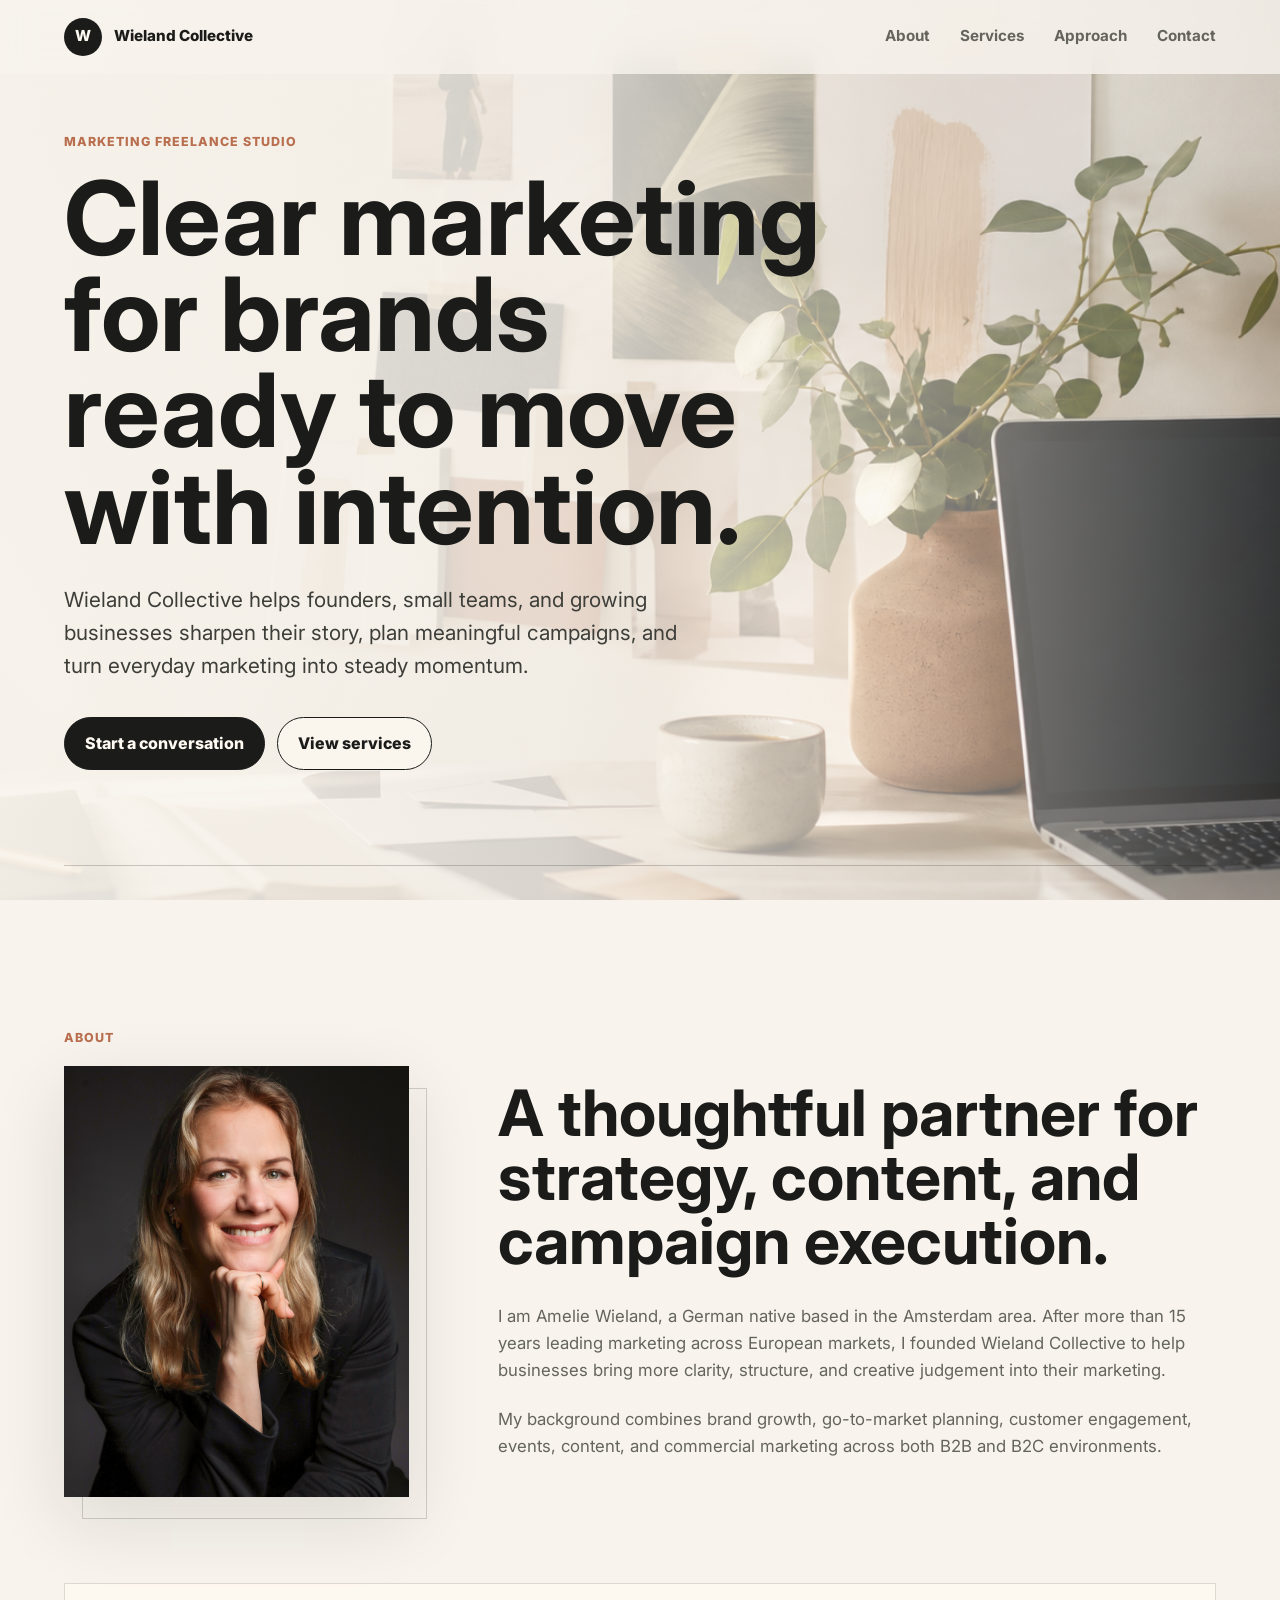
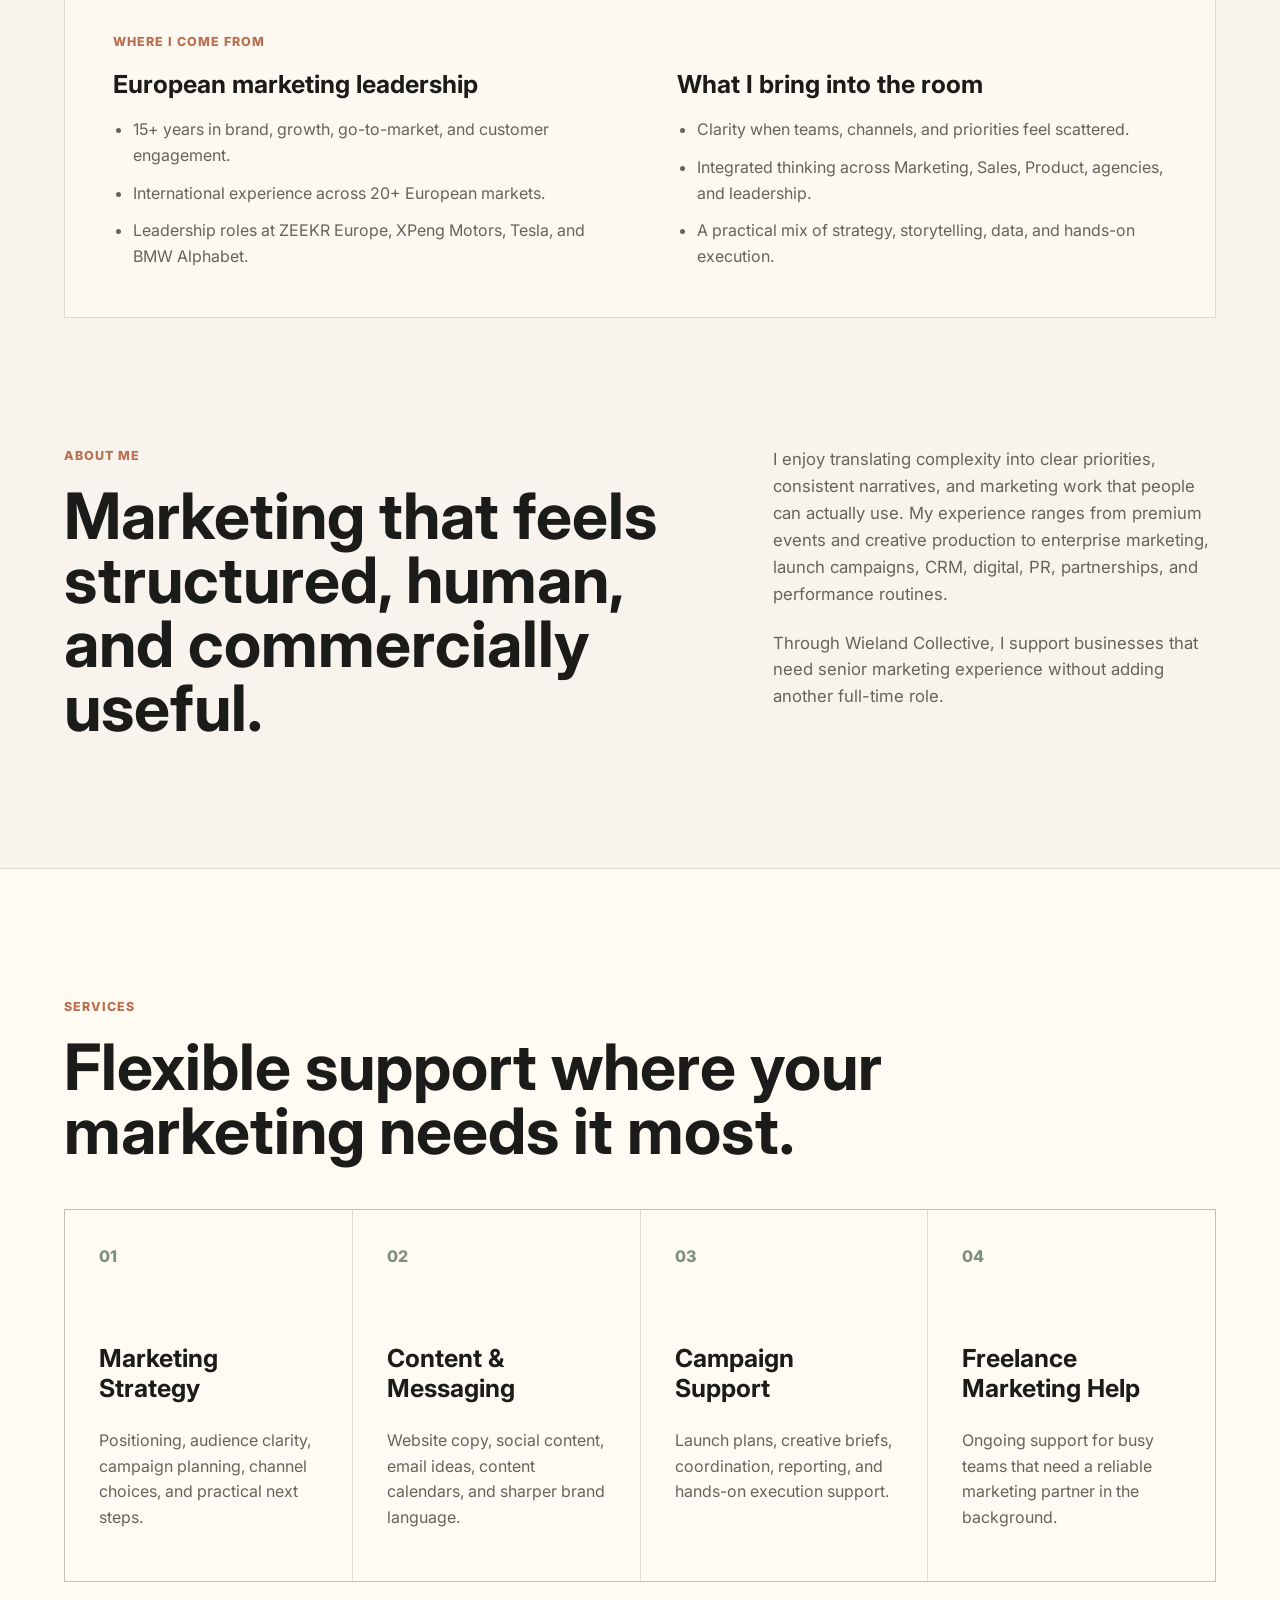
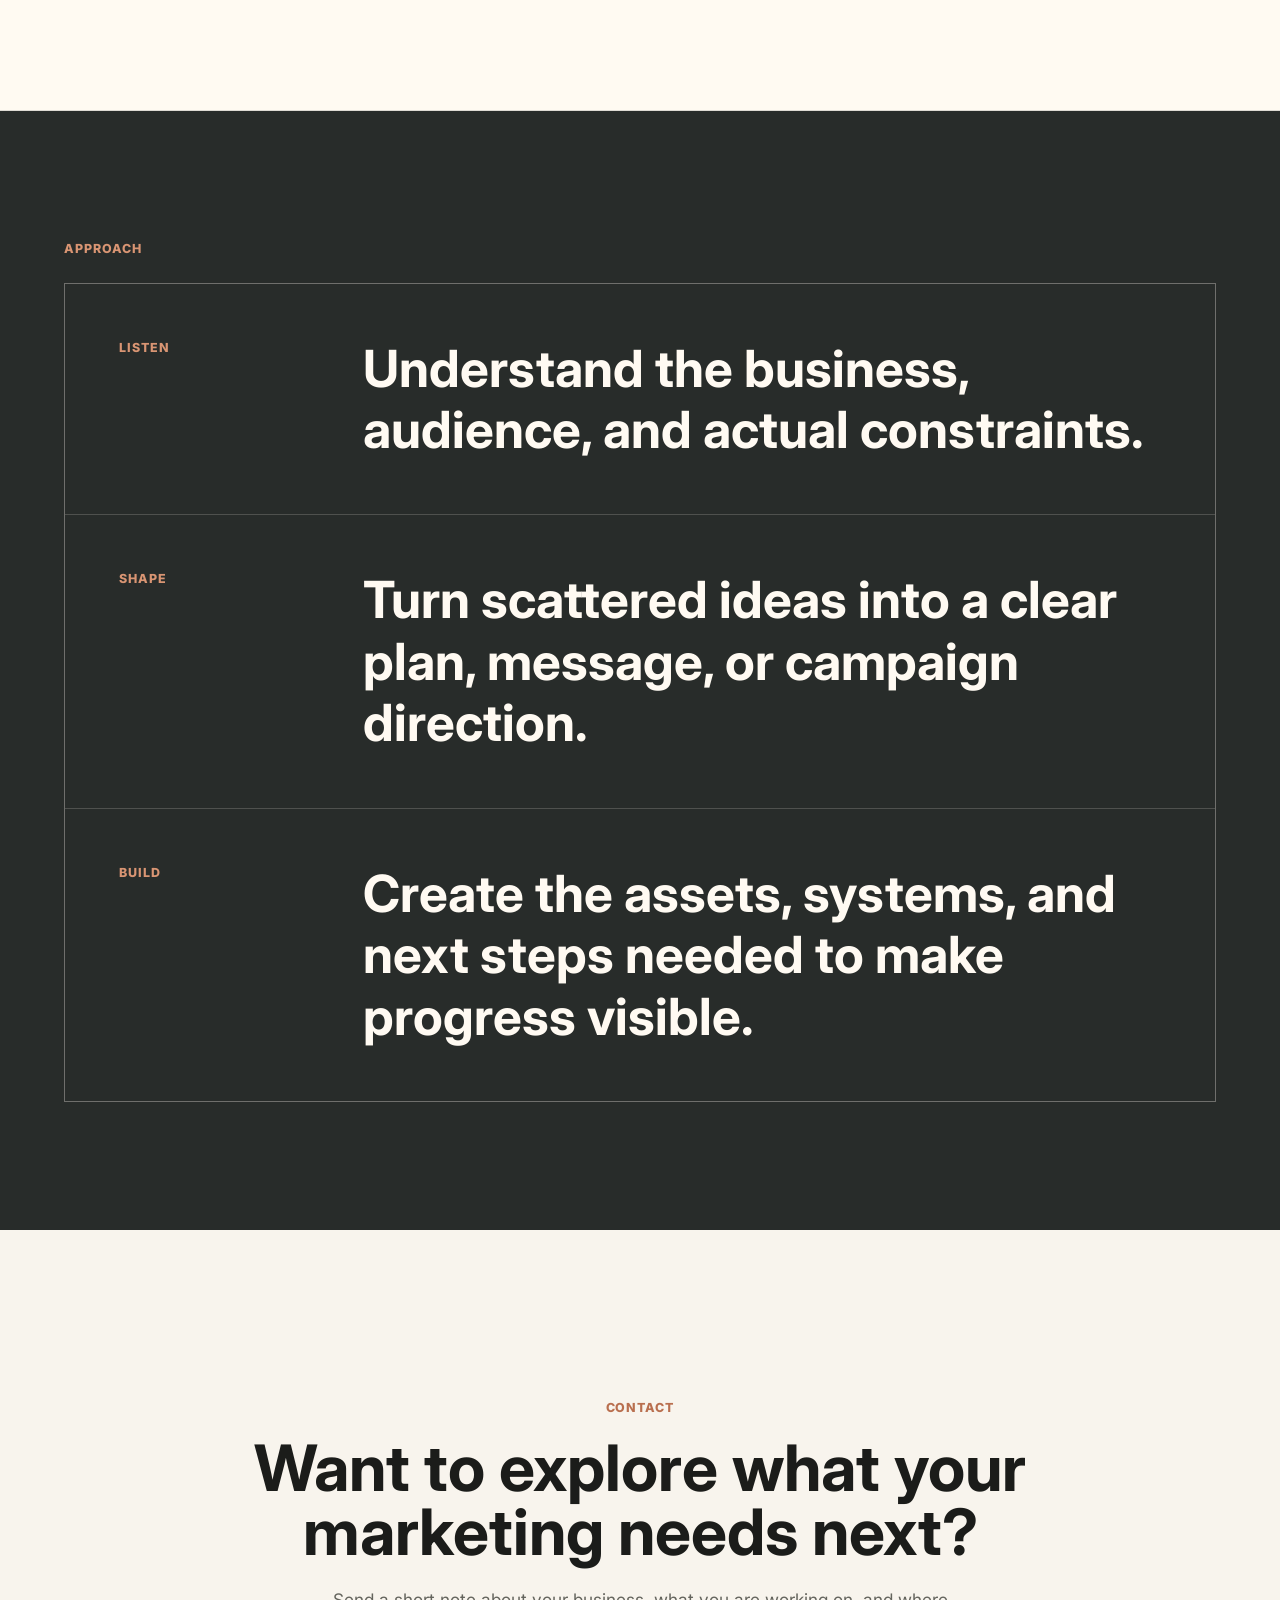
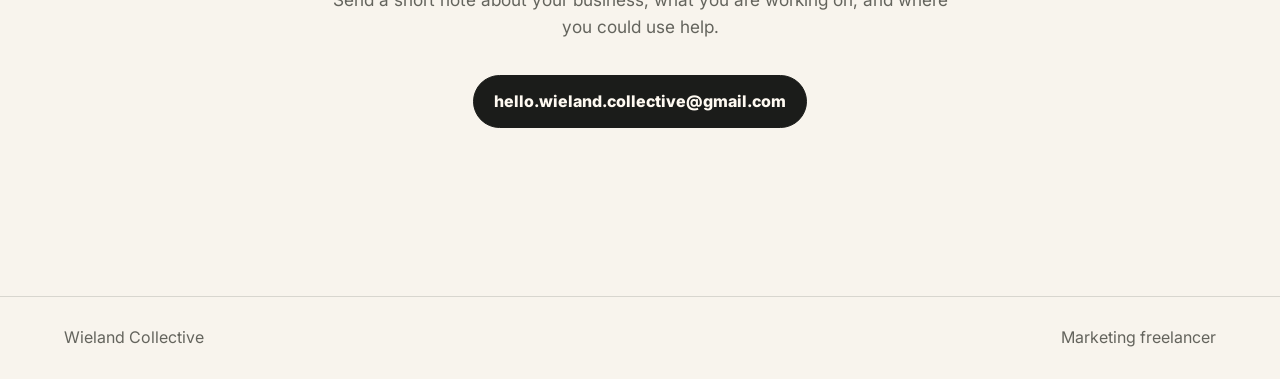
==== index.html @ 3c8180b5 "Initial commit" ====
<!doctype html>
<html lang="en">
  <head>
    <meta charset="utf-8">
    <meta name="viewport" content="width=device-width, initial-scale=1">
    <meta
      name="description"
      content="Wieland Collective is a marketing freelance studio helping brands turn strategy, content, and campaigns into clear momentum."
    >
    <title>Wieland Collective | Marketing Freelancer</title>
    <link rel="preconnect" href="https://fonts.googleapis.com">
    <link rel="preconnect" href="https://fonts.gstatic.com" crossorigin>
    <link href="https://fonts.googleapis.com/css2?family=Inter:wght@400;500;600;700;800&display=swap" rel="stylesheet">
    <link rel="stylesheet" href="styles.css">
  </head>
  <body>
    <header class="site-header" data-header>
      <a class="brand" href="#top" aria-label="Wieland Collective home">
        <span class="brand-mark">W</span>
        <span>Wieland Collective</span>
      </a>

      <button class="nav-toggle" type="button" aria-expanded="false" aria-controls="site-nav" data-nav-toggle>
        <span></span>
        <span></span>
        <span></span>
        <span class="sr-only">Menu</span>
      </button>

      <nav class="site-nav" id="site-nav" data-nav>
        <a href="#about">About</a>
        <a href="#services">Services</a>
        <a href="#approach">Approach</a>
        <a href="#contact">Contact</a>
      </nav>
    </header>

    <main id="top">
      <!-- HERO: edit the headline and intro text here. -->
      <section class="hero section">
        <div class="hero-copy reveal">
          <p class="eyebrow">Marketing freelance studio</p>
          <h1>Clear marketing for brands ready to move with intention.</h1>
          <p class="hero-text">
            Wieland Collective helps founders, small teams, and growing businesses sharpen their story,
            plan meaningful campaigns, and turn everyday marketing into steady momentum.
          </p>
          <div class="hero-actions">
            <a class="button button-primary" href="#contact">Start a conversation</a>
            <a class="button button-secondary" href="#services">View services</a>
          </div>
        </div>
      </section>

      <!-- ABOUT: replace the text or portrait when you are ready. -->
      <section class="section about" id="about">
        <div class="section-kicker reveal">About</div>
        <div class="about-layout">
          <div class="portrait-wrap reveal">
            <img
              src="assets/amelie-portrait.png"
              alt="Portrait of Amelie Wieland, founder of Wieland Collective"
              class="portrait"
            >
          </div>
          <div class="reveal">
            <h2>A thoughtful partner for strategy, content, and campaign execution.</h2>
            <div class="copy">
              <p>
                I am Amelie Wieland, a German native based in the Amsterdam area. After more than 15 years
                leading marketing across European markets, I founded Wieland Collective to help businesses
                bring more clarity, structure, and creative judgement into their marketing.
              </p>
              <p>
                My background combines brand growth, go-to-market planning, customer engagement, events,
                content, and commercial marketing across both B2B and B2C environments.
              </p>
            </div>
          </div>
        </div>

        <div class="vita-panel reveal">
          <p class="section-kicker">Where I Come From</p>
          <div class="vita-grid">
            <div>
              <h3>European marketing leadership</h3>
              <ul>
                <li>15+ years in brand, growth, go-to-market, and customer engagement.</li>
                <li>International experience across 20+ European markets.</li>
                <li>Leadership roles at ZEEKR Europe, XPeng Motors, Tesla, and BMW Alphabet.</li>
              </ul>
            </div>
            <div>
              <h3>What I bring into the room</h3>
              <ul>
                <li>Clarity when teams, channels, and priorities feel scattered.</li>
                <li>Integrated thinking across Marketing, Sales, Product, agencies, and leadership.</li>
                <li>A practical mix of strategy, storytelling, data, and hands-on execution.</li>
              </ul>
            </div>
          </div>
        </div>
      </section>

      <section class="section profile-strip">
        <div class="split">
          <div class="reveal">
            <p class="section-kicker">About Me</p>
            <h2>Marketing that feels structured, human, and commercially useful.</h2>
          </div>
          <div class="copy reveal">
            <p>
              I enjoy translating complexity into clear priorities, consistent narratives, and marketing work
              that people can actually use. My experience ranges from premium events and creative production
              to enterprise marketing, launch campaigns, CRM, digital, PR, partnerships, and performance routines.
            </p>
            <p>
              Through Wieland Collective, I support businesses that need senior marketing experience without
              adding another full-time role.
            </p>
          </div>
        </div>
      </section>

      <!-- SERVICES: edit the cards to match your exact offer. -->
      <section class="section services" id="services">
        <div class="section-heading reveal">
          <p class="section-kicker">Services</p>
          <h2>Flexible support where your marketing needs it most.</h2>
        </div>
        <div class="service-grid">
          <article class="service-card reveal">
            <span>01</span>
            <h3>Marketing Strategy</h3>
            <p>Positioning, audience clarity, campaign planning, channel choices, and practical next steps.</p>
          </article>
          <article class="service-card reveal">
            <span>02</span>
            <h3>Content & Messaging</h3>
            <p>Website copy, social content, email ideas, content calendars, and sharper brand language.</p>
          </article>
          <article class="service-card reveal">
            <span>03</span>
            <h3>Campaign Support</h3>
            <p>Launch plans, creative briefs, coordination, reporting, and hands-on execution support.</p>
          </article>
          <article class="service-card reveal">
            <span>04</span>
            <h3>Freelance Marketing Help</h3>
            <p>Ongoing support for busy teams that need a reliable marketing partner in the background.</p>
          </article>
        </div>
      </section>

      <!-- APPROACH: keep this simple and outcome-focused. -->
      <section class="section approach" id="approach">
        <div class="section-kicker reveal">Approach</div>
        <div class="timeline">
          <div class="timeline-item reveal">
            <p class="step">Listen</p>
            <h3>Understand the business, audience, and actual constraints.</h3>
          </div>
          <div class="timeline-item reveal">
            <p class="step">Shape</p>
            <h3>Turn scattered ideas into a clear plan, message, or campaign direction.</h3>
          </div>
          <div class="timeline-item reveal">
            <p class="step">Build</p>
            <h3>Create the assets, systems, and next steps needed to make progress visible.</h3>
          </div>
        </div>
      </section>

      <!-- CONTACT: replace the email address when you want to publish. -->
      <section class="section contact" id="contact">
        <div class="contact-inner reveal">
          <p class="section-kicker">Contact</p>
          <h2>Want to explore what your marketing needs next?</h2>
          <p>
            Send a short note about your business, what you are working on, and where you could use help.
          </p>
          <a class="button button-primary" href="mailto:hello.wieland.collective@gmail.com">hello.wieland.collective@gmail.com</a>
        </div>
      </section>
    </main>

    <footer class="site-footer">
      <p>Wieland Collective</p>
      <p>Marketing freelancer</p>
    </footer>

    <script src="script.js"></script>
  </body>
</html>
---- styles.css ----
:root {
  --ink: #1b1c1a;
  --muted: #64645d;
  --paper: #f8f4ed;
  --paper-strong: #fffaf2;
  --line: rgba(27, 28, 26, 0.14);
  --sage: #7d917f;
  --terracotta: #b96f4f;
  --charcoal: #282c2a;
  --white: #ffffff;
  --shadow: 0 24px 70px rgba(27, 28, 26, 0.12);
}

* {
  box-sizing: border-box;
}

html {
  scroll-behavior: smooth;
}

body {
  margin: 0;
  background: var(--paper);
  color: var(--ink);
  font-family: "Inter", Arial, sans-serif;
  line-height: 1.6;
}

body.nav-open {
  overflow: hidden;
}

a {
  color: inherit;
  text-decoration: none;
}

.sr-only {
  position: absolute;
  width: 1px;
  height: 1px;
  padding: 0;
  margin: -1px;
  overflow: hidden;
  clip: rect(0, 0, 0, 0);
  white-space: nowrap;
  border: 0;
}

.site-header {
  position: fixed;
  z-index: 10;
  top: 0;
  left: 0;
  right: 0;
  display: flex;
  align-items: center;
  justify-content: space-between;
  min-height: 74px;
  padding: 16px clamp(20px, 5vw, 64px);
  background: rgba(248, 244, 237, 0.78);
  border-bottom: 1px solid transparent;
  backdrop-filter: blur(16px);
  transition: border-color 180ms ease, background 180ms ease;
}

.site-header.is-scrolled {
  background: rgba(248, 244, 237, 0.94);
  border-color: var(--line);
}

.brand {
  display: inline-flex;
  align-items: center;
  gap: 12px;
  font-size: 0.95rem;
  font-weight: 800;
  letter-spacing: 0;
}

.brand-mark {
  display: grid;
  place-items: center;
  width: 38px;
  height: 38px;
  color: var(--paper-strong);
  background: var(--ink);
  border-radius: 50%;
  font-weight: 800;
}

.site-nav {
  display: flex;
  align-items: center;
  gap: 30px;
  color: var(--muted);
  font-size: 0.95rem;
  font-weight: 700;
}

.site-nav a {
  transition: color 180ms ease;
}

.site-nav a:hover,
.site-nav a:focus-visible {
  color: var(--ink);
}

.nav-toggle {
  display: none;
  width: 44px;
  height: 44px;
  padding: 0;
  border: 1px solid var(--line);
  background: var(--paper-strong);
  border-radius: 50%;
  cursor: pointer;
}

.nav-toggle span:not(.sr-only) {
  display: block;
  width: 18px;
  height: 2px;
  margin: 4px auto;
  background: var(--ink);
}

.section {
  padding: clamp(82px, 10vw, 132px) clamp(20px, 5vw, 64px);
}

.hero {
  position: relative;
  display: grid;
  align-items: center;
  min-height: 100vh;
  padding-top: 130px;
  overflow: hidden;
  background:
    linear-gradient(90deg, rgba(248, 244, 237, 0.94) 0%, rgba(248, 244, 237, 0.84) 44%, rgba(248, 244, 237, 0.2) 100%),
    url("assets/hero-background.png") center right / cover no-repeat;
}

.hero::after {
  content: "";
  position: absolute;
  left: clamp(20px, 5vw, 64px);
  right: clamp(20px, 5vw, 64px);
  bottom: 34px;
  height: 1px;
  background: rgba(27, 28, 26, 0.22);
}

.hero-copy {
  position: relative;
  z-index: 1;
  max-width: 760px;
}

.eyebrow,
.section-kicker,
.step {
  margin: 0 0 18px;
  color: var(--terracotta);
  font-size: 0.78rem;
  font-weight: 800;
  letter-spacing: 0.08em;
  text-transform: uppercase;
}

h1,
h2,
h3,
p {
  margin-top: 0;
}

h1 {
  max-width: 780px;
  margin-bottom: 28px;
  font-size: clamp(3.1rem, 8vw, 7.8rem);
  line-height: 0.94;
  letter-spacing: 0;
}

h2 {
  margin-bottom: 0;
  font-size: clamp(2.1rem, 5vw, 4.9rem);
  line-height: 1;
  letter-spacing: 0;
}

h3 {
  font-size: clamp(1.18rem, 2vw, 1.55rem);
  line-height: 1.2;
  letter-spacing: 0;
}

.hero-text {
  max-width: 650px;
  color: #3d3e39;
  font-size: clamp(1.05rem, 2vw, 1.3rem);
}

.hero-actions {
  display: flex;
  flex-wrap: wrap;
  gap: 12px;
  margin-top: 34px;
}

.button {
  display: inline-flex;
  align-items: center;
  justify-content: center;
  min-height: 48px;
  padding: 13px 20px;
  border: 1px solid var(--ink);
  border-radius: 999px;
  font-weight: 800;
  transition: transform 180ms ease, background 180ms ease, color 180ms ease;
}

.button:hover,
.button:focus-visible {
  transform: translateY(-2px);
}

.button-primary {
  color: var(--paper-strong);
  background: var(--ink);
}

.button-secondary {
  background: rgba(255, 250, 242, 0.62);
}

.split,
.about-layout {
  display: grid;
  grid-template-columns: minmax(0, 1.05fr) minmax(280px, 0.75fr);
  gap: clamp(32px, 7vw, 90px);
  align-items: start;
}

.about-layout {
  grid-template-columns: minmax(260px, 0.48fr) minmax(0, 1fr);
  align-items: center;
}

.about-layout h2 {
  margin-bottom: 0;
}

.about-layout .copy {
  margin-top: 30px;
}

.portrait-wrap {
  position: relative;
}

.portrait-wrap::before {
  content: "";
  position: absolute;
  inset: 22px -18px -22px 18px;
  border: 1px solid rgba(27, 28, 26, 0.18);
}

.portrait {
  position: relative;
  display: block;
  width: 100%;
  max-height: 720px;
  object-fit: cover;
  object-position: 50% 22%;
  aspect-ratio: 4 / 5;
  box-shadow: var(--shadow);
}

.copy {
  color: var(--muted);
  font-size: 1.05rem;
}

.copy p {
  margin-bottom: 22px;
}

.vita-panel {
  margin-top: clamp(46px, 7vw, 86px);
  padding: clamp(26px, 5vw, 48px);
  background: rgba(255, 250, 242, 0.72);
  border: 1px solid var(--line);
}

.vita-grid {
  display: grid;
  grid-template-columns: repeat(2, minmax(0, 1fr));
  gap: clamp(24px, 6vw, 74px);
}

.vita-grid h3 {
  margin-bottom: 18px;
}

.vita-grid ul {
  margin: 0;
  padding-left: 20px;
  color: var(--muted);
}

.vita-grid li + li {
  margin-top: 12px;
}

.profile-strip {
  padding-top: 0;
}

.services {
  background: var(--paper-strong);
  border-top: 1px solid var(--line);
  border-bottom: 1px solid var(--line);
}

.section-heading {
  max-width: 820px;
  margin-bottom: 46px;
}

.service-grid {
  display: grid;
  grid-template-columns: repeat(4, minmax(0, 1fr));
  gap: 1px;
  background: var(--line);
  border: 1px solid var(--line);
}

.service-card {
  min-height: 320px;
  padding: clamp(24px, 3vw, 34px);
  background: var(--paper-strong);
}

.service-card span {
  display: block;
  margin-bottom: 74px;
  color: var(--sage);
  font-weight: 800;
}

.service-card p {
  color: var(--muted);
}

.approach {
  color: var(--paper-strong);
  background: var(--charcoal);
}

.approach .section-kicker,
.approach .step {
  color: #d99573;
}

.timeline {
  display: grid;
  gap: 1px;
  margin-top: 24px;
  background: rgba(255, 250, 242, 0.18);
  border: 1px solid rgba(255, 250, 242, 0.18);
}

.timeline-item {
  display: grid;
  grid-template-columns: 180px minmax(0, 1fr);
  gap: clamp(18px, 5vw, 80px);
  padding: clamp(26px, 5vw, 54px);
  background: var(--charcoal);
}

.timeline-item h3 {
  max-width: 820px;
  margin: 0;
  font-size: clamp(1.55rem, 4vw, 3.2rem);
}

.contact {
  min-height: 74vh;
  display: grid;
  place-items: center;
}

.contact-inner {
  width: min(880px, 100%);
  text-align: center;
}

.contact-inner p:not(.section-kicker) {
  max-width: 620px;
  margin: 22px auto 34px;
  color: var(--muted);
  font-size: 1.08rem;
}

.site-footer {
  display: flex;
  justify-content: space-between;
  gap: 20px;
  padding: 28px clamp(20px, 5vw, 64px);
  color: var(--muted);
  border-top: 1px solid var(--line);
}

.site-footer p {
  margin: 0;
}

.reveal {
  opacity: 0;
  transform: translateY(22px);
  transition: opacity 650ms ease, transform 650ms ease;
}

.reveal.is-visible {
  opacity: 1;
  transform: translateY(0);
}

@media (max-width: 980px) {
  .service-grid {
    grid-template-columns: repeat(2, minmax(0, 1fr));
  }

  .split,
  .about-layout,
  .timeline-item {
    grid-template-columns: 1fr;
  }

  .about-layout {
    align-items: start;
  }

  .portrait-wrap {
    max-width: 440px;
  }

  .vita-grid {
    grid-template-columns: 1fr;
  }

  .service-card span {
    margin-bottom: 44px;
  }
}

@media (max-width: 720px) {
  .site-header {
    min-height: 66px;
  }

  .brand span:last-child {
    max-width: 170px;
    line-height: 1.1;
  }

  .nav-toggle {
    display: block;
  }

  .site-nav {
    position: fixed;
    inset: 66px 16px auto 16px;
    display: grid;
    gap: 0;
    padding: 12px;
    background: var(--paper-strong);
    border: 1px solid var(--line);
    box-shadow: var(--shadow);
    transform: translateY(-12px);
    opacity: 0;
    pointer-events: none;
    transition: opacity 180ms ease, transform 180ms ease;
  }

  .site-nav.is-open {
    transform: translateY(0);
    opacity: 1;
    pointer-events: auto;
  }

  .site-nav a {
    padding: 14px 10px;
  }

  .hero {
    min-height: 96vh;
    background:
      linear-gradient(180deg, rgba(248, 244, 237, 0.98) 0%, rgba(248, 244, 237, 0.92) 48%, rgba(248, 244, 237, 0.6) 100%),
      url("assets/hero-background.png") center / cover no-repeat;
  }

  h1 {
    font-size: clamp(3rem, 16vw, 5rem);
  }

  .service-grid {
    grid-template-columns: 1fr;
  }

  .service-card {
    min-height: auto;
  }

  .site-footer {
    display: grid;
  }
}
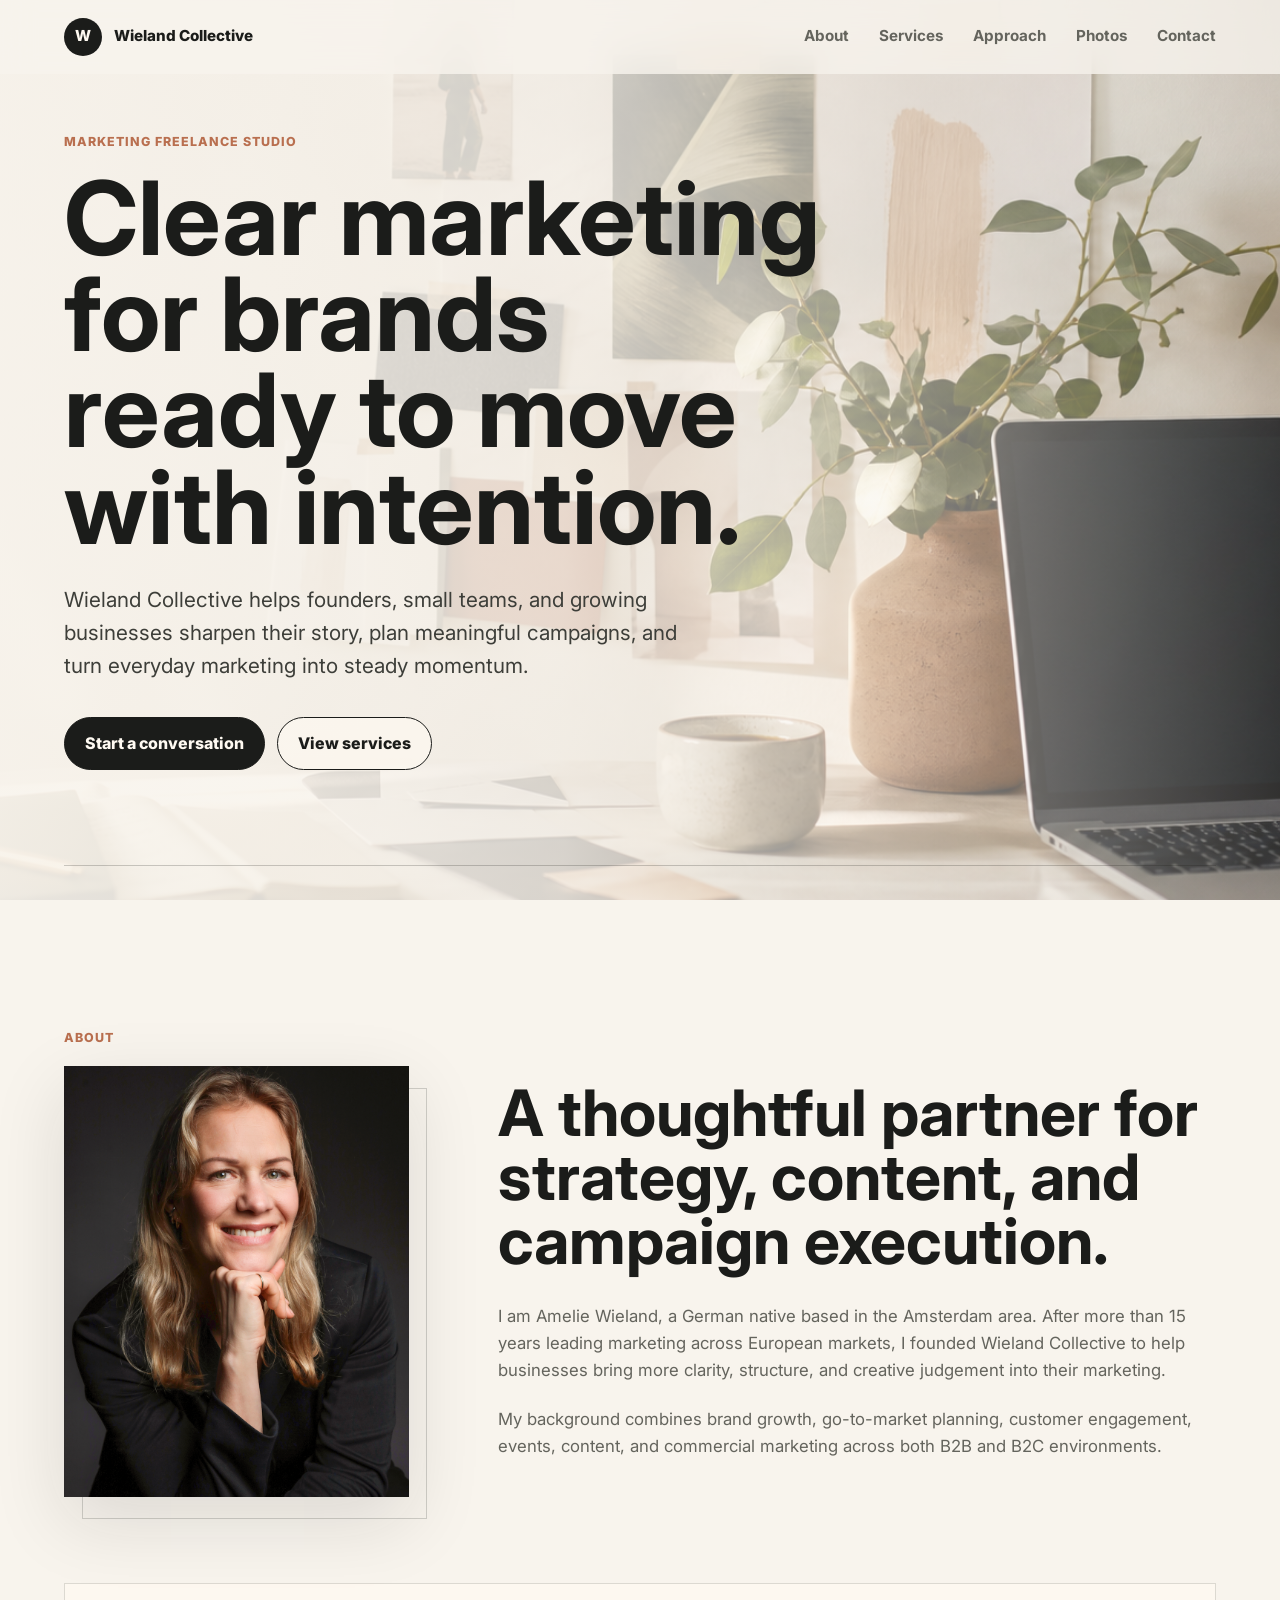
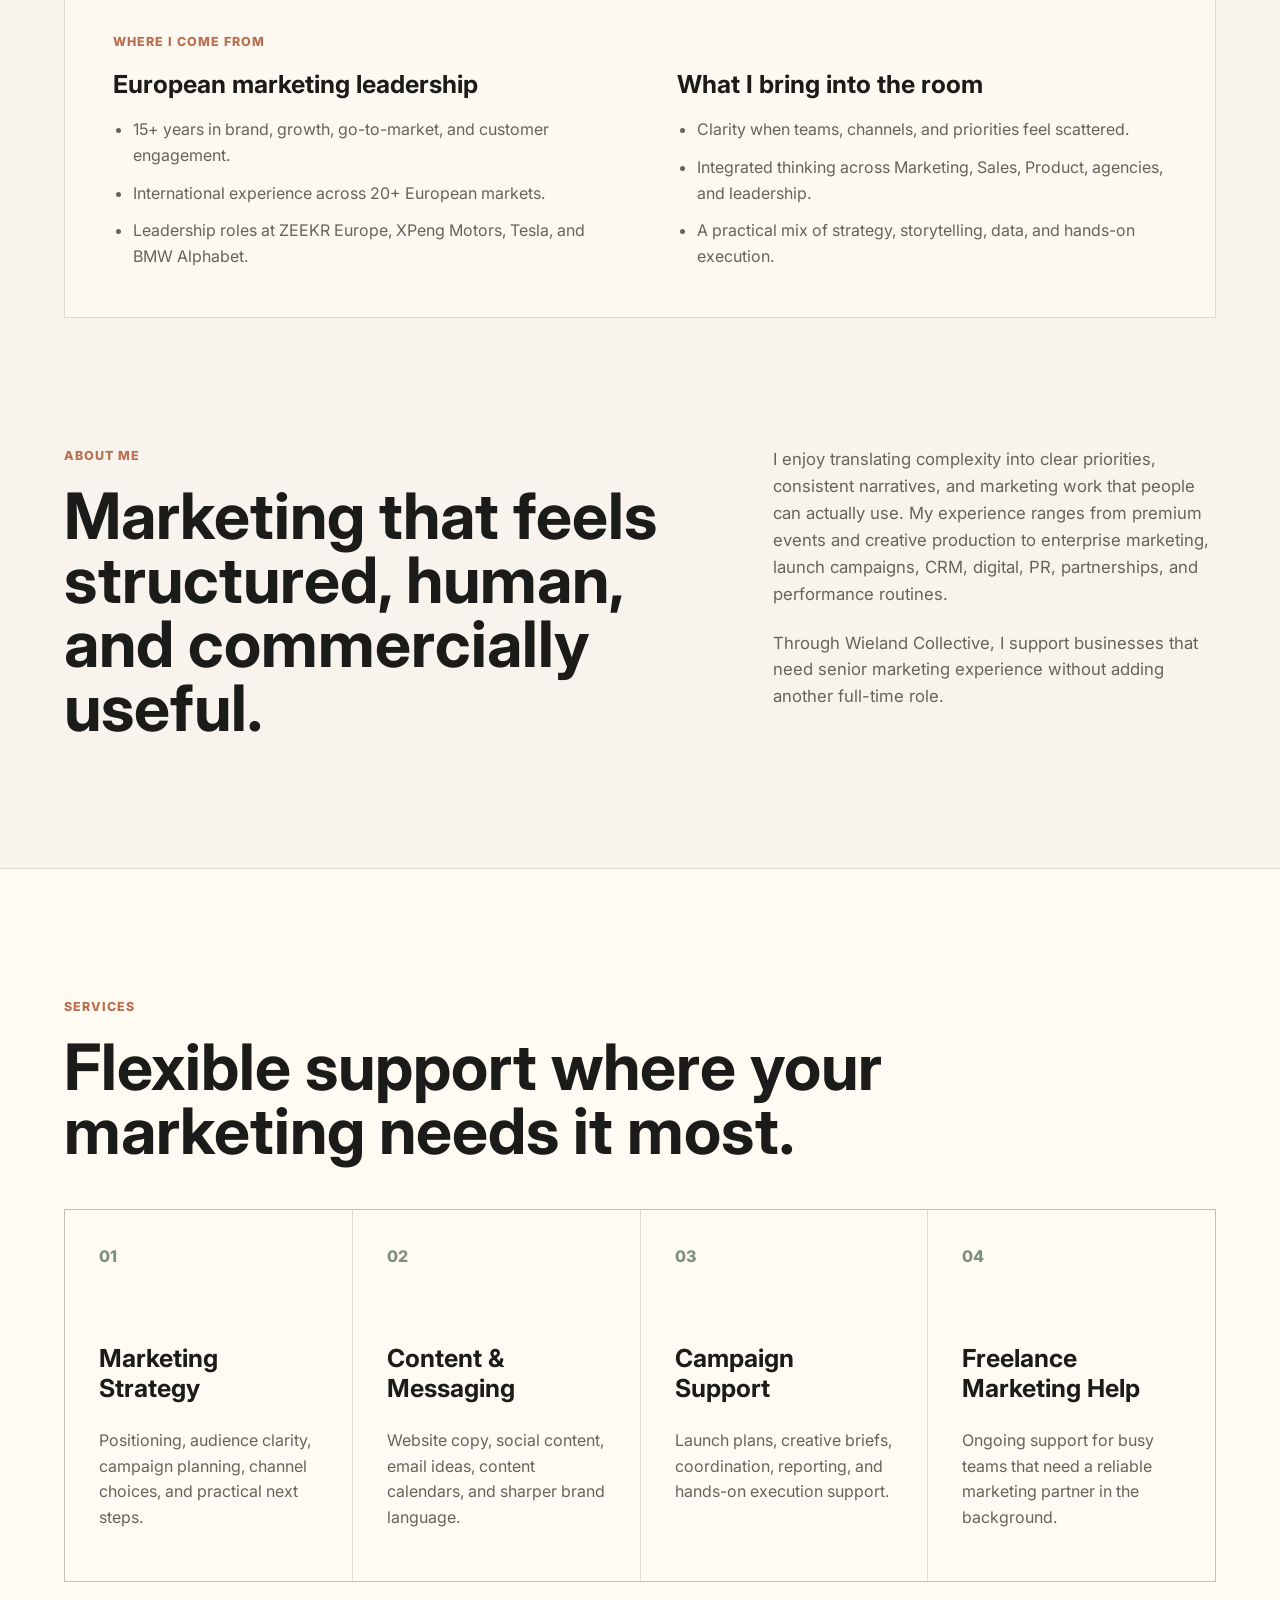
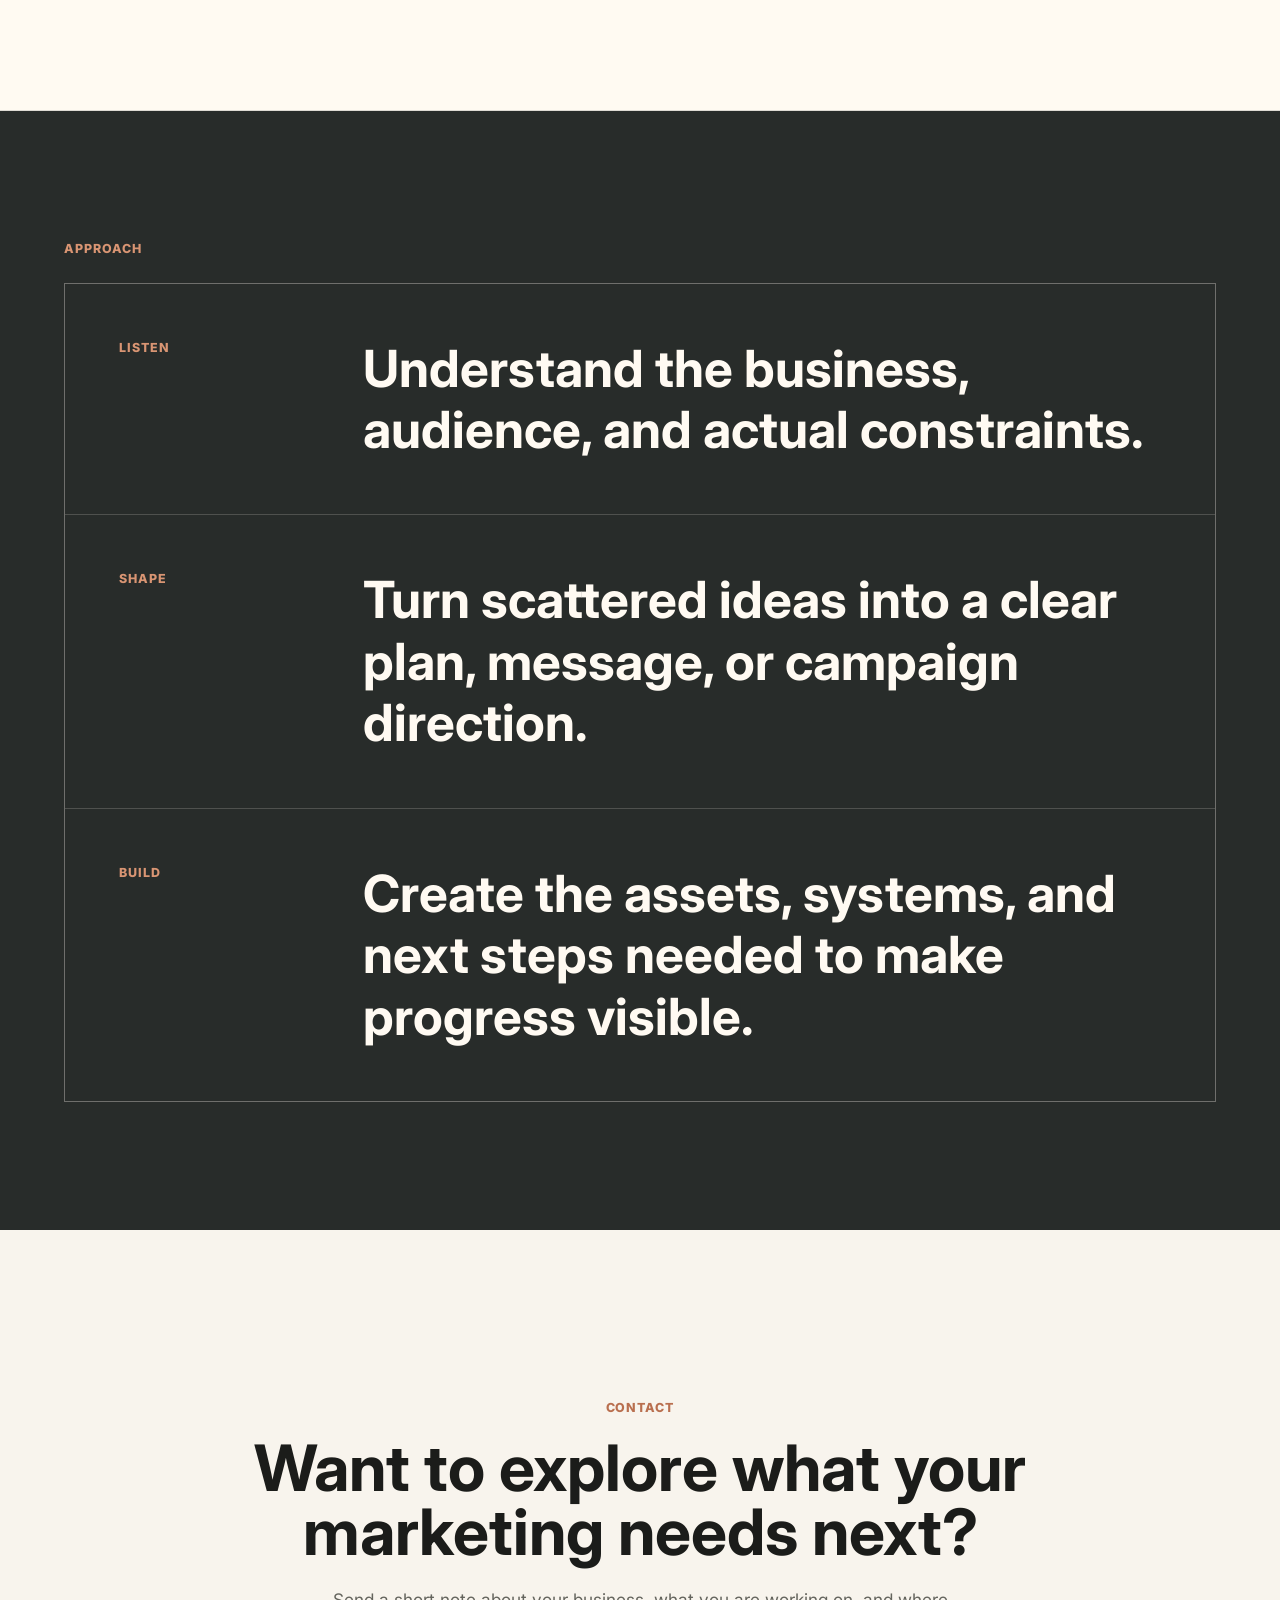
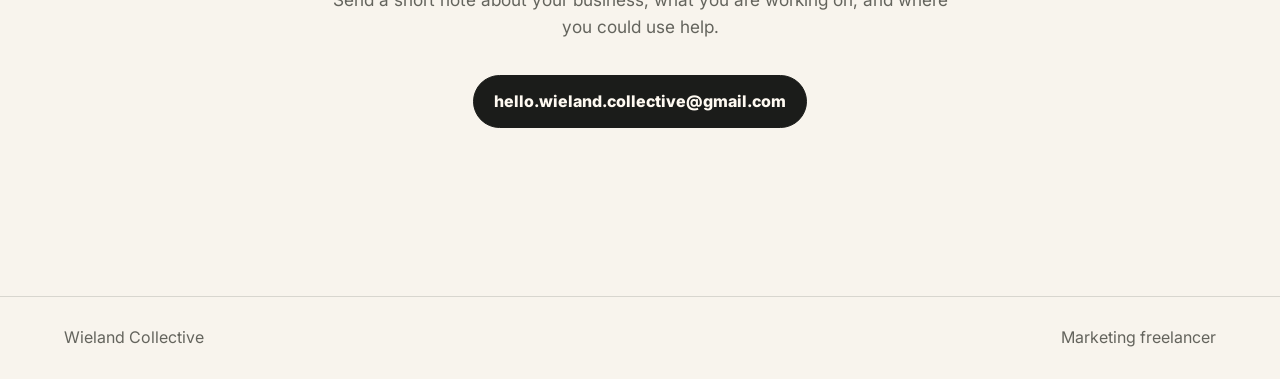
==== commit 38e9e49d: "Add photos page" ====
--- a/index.html
+++ b/index.html
@@ -31,6 +31,7 @@
         <a href="#about">About</a>
         <a href="#services">Services</a>
         <a href="#approach">Approach</a>
+        <a href="photos.html">Photos</a>
         <a href="#contact">Contact</a>
       </nav>
     </header>
--- a/styles.css
+++ b/styles.css
@@ -108,6 +108,10 @@
   color: var(--ink);
 }
 
+.site-nav a[aria-current="page"] {
+  color: var(--ink);
+}
+
 .nav-toggle {
   display: none;
   width: 44px;
@@ -404,6 +408,33 @@
   margin: 22px auto 34px;
   color: var(--muted);
   font-size: 1.08rem;
+}
+
+.photos-page {
+  min-height: calc(100vh - 82px);
+  padding-top: 140px;
+}
+
+.photos-page .section-heading {
+  max-width: 980px;
+}
+
+.photos-page h1 {
+  max-width: 940px;
+  margin-bottom: 0;
+  font-size: clamp(2.8rem, 7vw, 6.7rem);
+}
+
+.photo-feature {
+  margin-top: clamp(36px, 6vw, 70px);
+}
+
+.photo-feature img {
+  display: block;
+  width: 100%;
+  max-height: 78vh;
+  object-fit: cover;
+  box-shadow: var(--shadow);
 }
 
 .site-footer {
@@ -516,6 +547,10 @@
     min-height: auto;
   }
 
+  .photos-page {
+    padding-top: 112px;
+  }
+
   .site-footer {
     display: grid;
   }
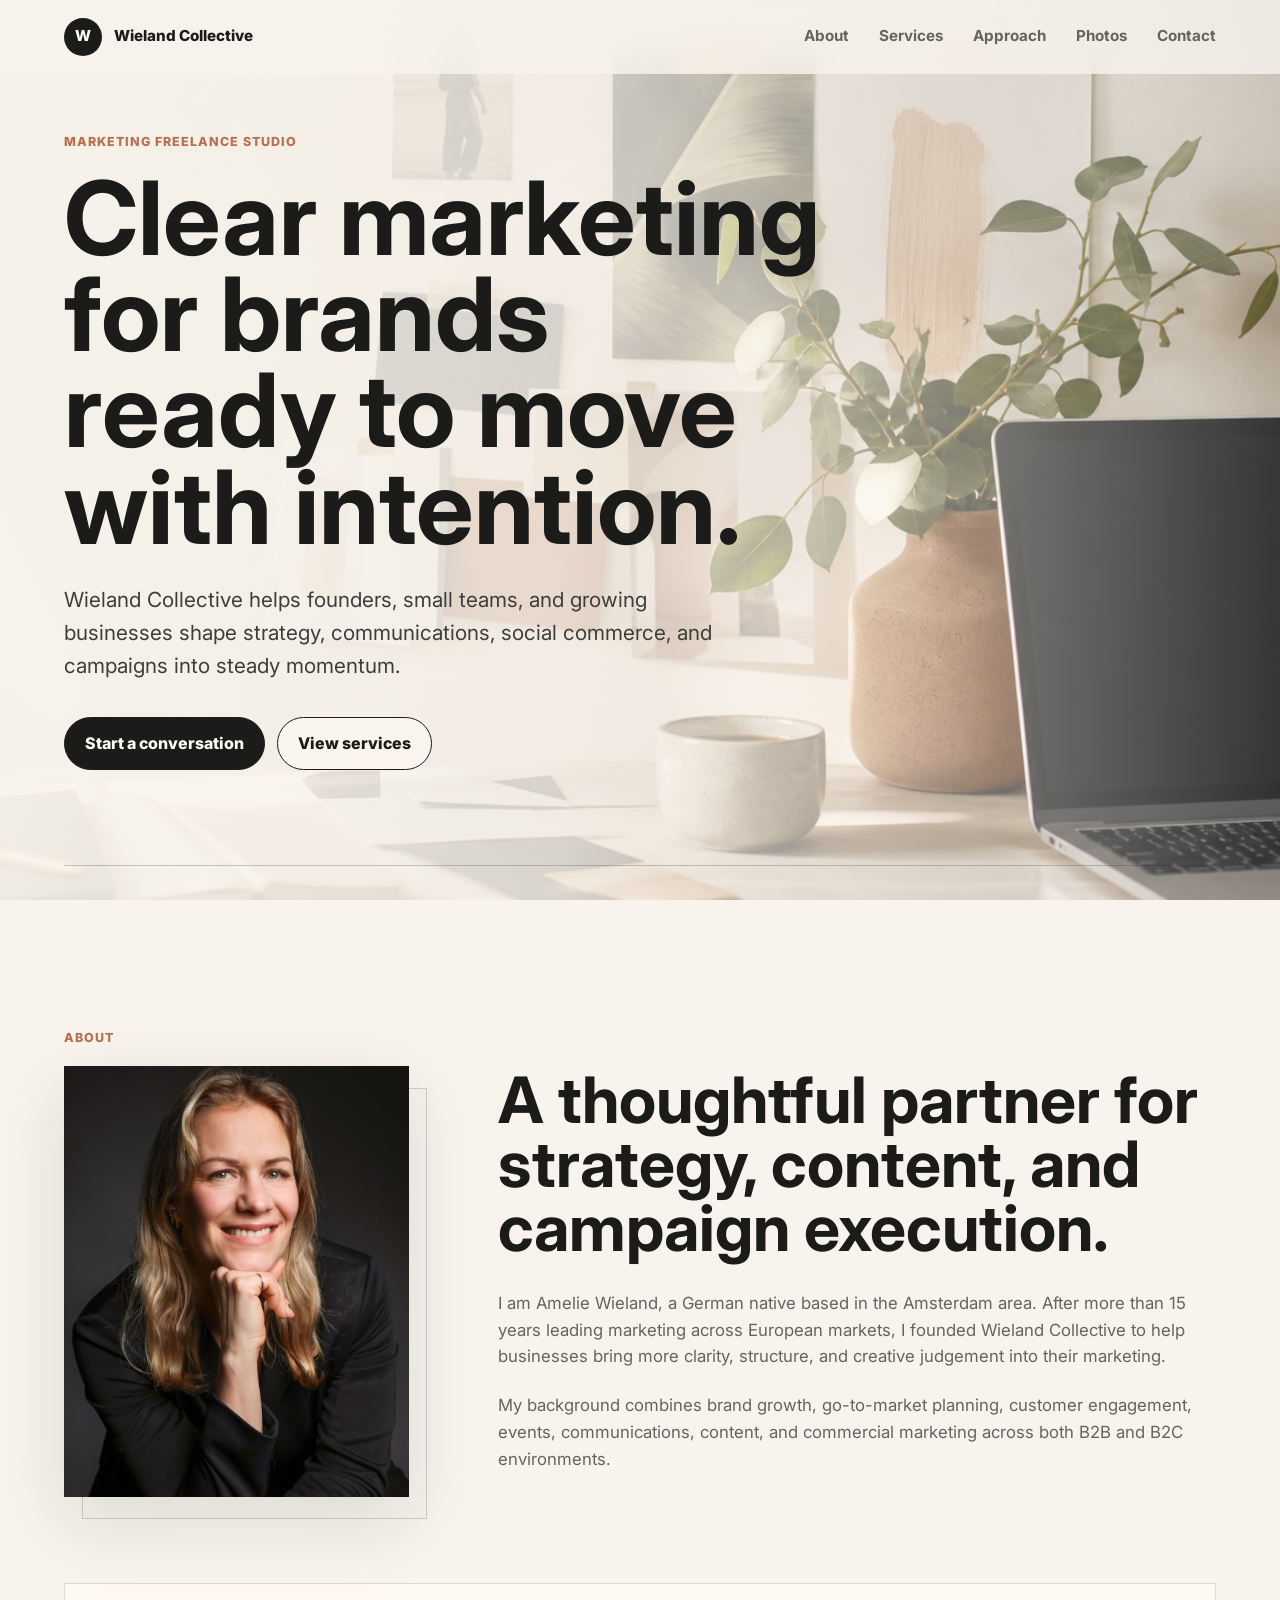
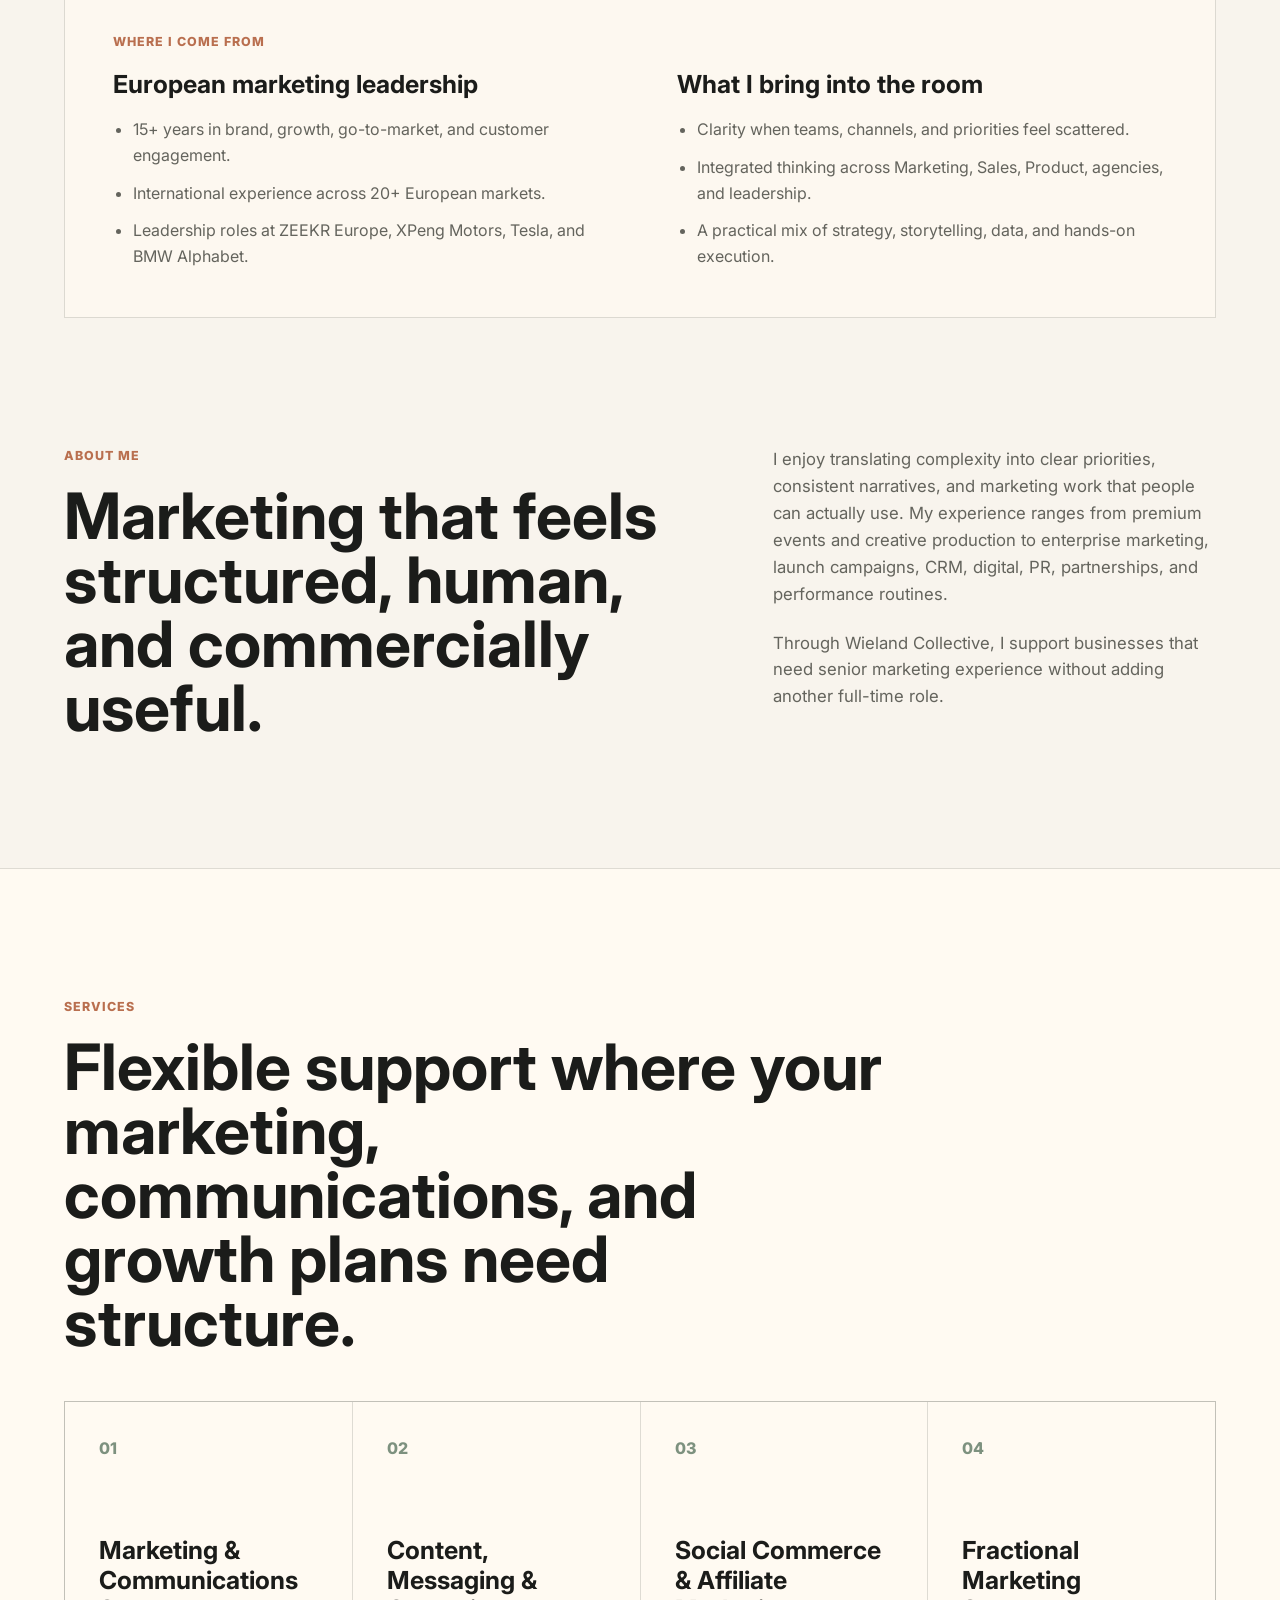
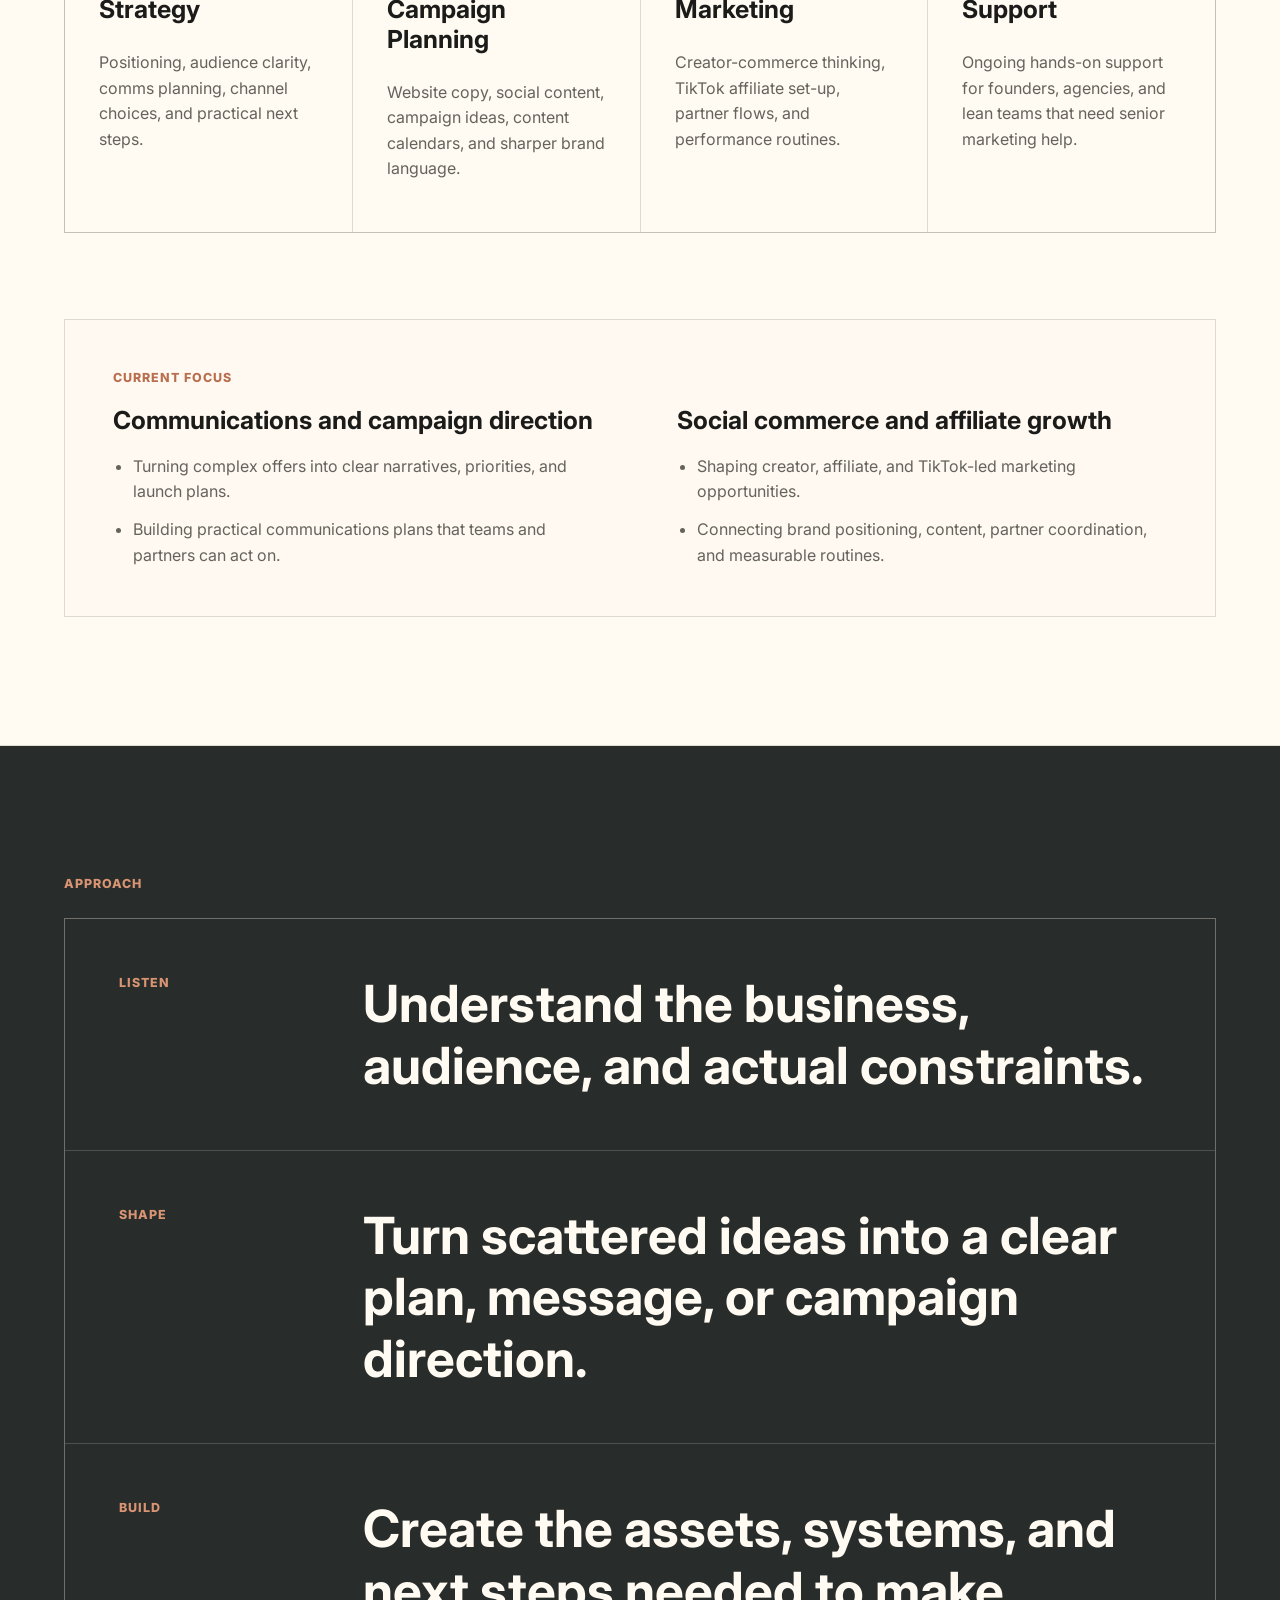
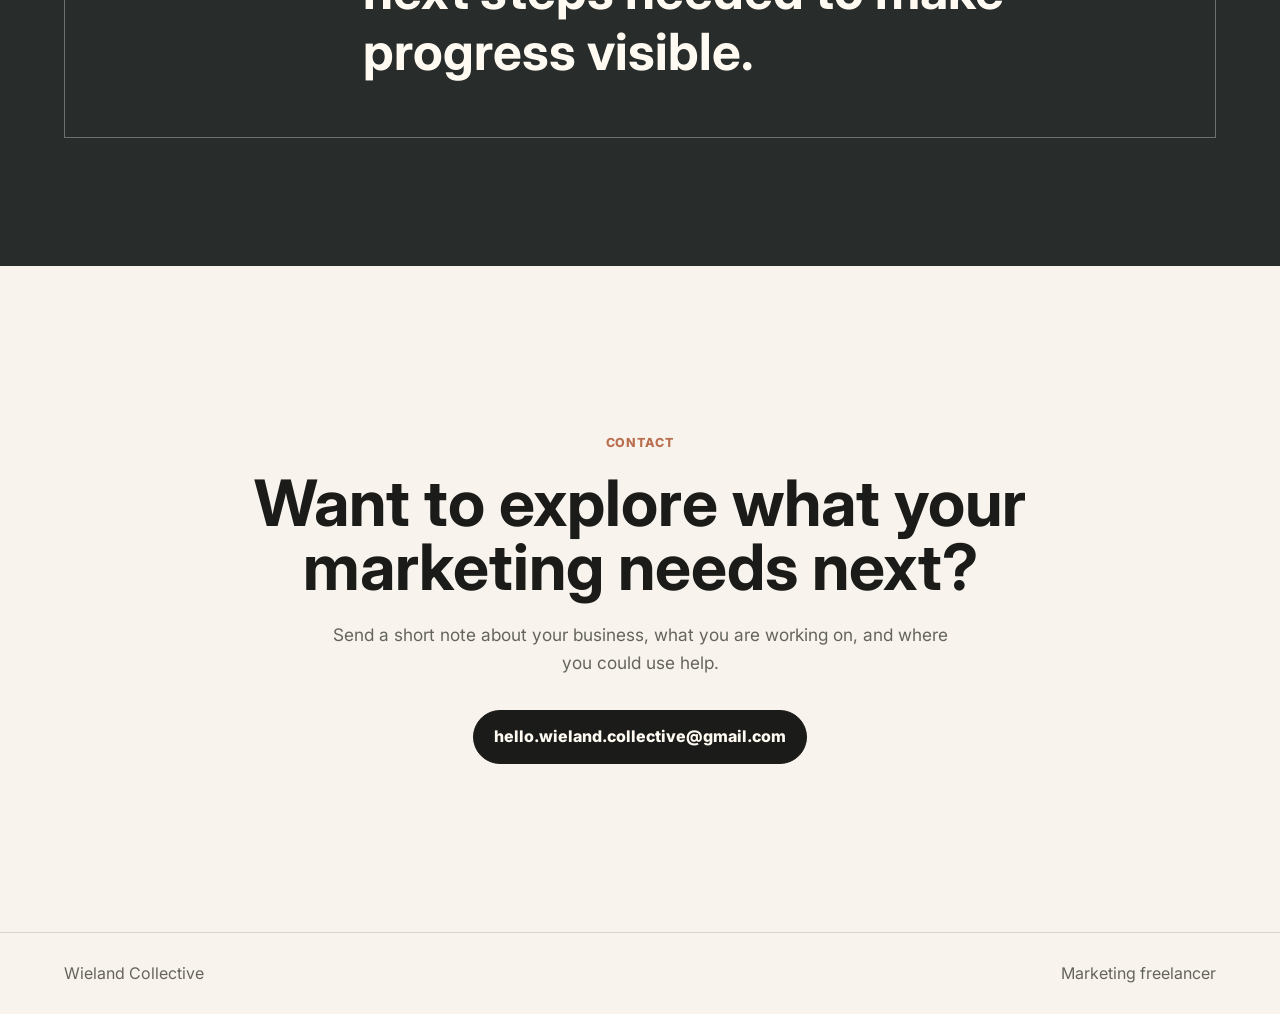
==== commit 997f22f0: "Update freelance positioning copy" ====
--- a/index.html
+++ b/index.html
@@ -5,7 +5,7 @@
     <meta name="viewport" content="width=device-width, initial-scale=1">
     <meta
       name="description"
-      content="Wieland Collective is a marketing freelance studio helping brands turn strategy, content, and campaigns into clear momentum."
+      content="Wieland Collective is a marketing freelance studio helping brands shape strategy, communications, social commerce, and campaigns with clear momentum."
     >
     <title>Wieland Collective | Marketing Freelancer</title>
     <link rel="preconnect" href="https://fonts.googleapis.com">
@@ -43,8 +43,8 @@
           <p class="eyebrow">Marketing freelance studio</p>
           <h1>Clear marketing for brands ready to move with intention.</h1>
           <p class="hero-text">
-            Wieland Collective helps founders, small teams, and growing businesses sharpen their story,
-            plan meaningful campaigns, and turn everyday marketing into steady momentum.
+            Wieland Collective helps founders, small teams, and growing businesses shape strategy,
+            communications, social commerce, and campaigns into steady momentum.
           </p>
           <div class="hero-actions">
             <a class="button button-primary" href="#contact">Start a conversation</a>
@@ -74,7 +74,7 @@
               </p>
               <p>
                 My background combines brand growth, go-to-market planning, customer engagement, events,
-                content, and commercial marketing across both B2B and B2C environments.
+                communications, content, and commercial marketing across both B2B and B2C environments.
               </p>
             </div>
           </div>
@@ -127,29 +127,49 @@
       <section class="section services" id="services">
         <div class="section-heading reveal">
           <p class="section-kicker">Services</p>
-          <h2>Flexible support where your marketing needs it most.</h2>
+          <h2>Flexible support where your marketing, communications, and growth plans need structure.</h2>
         </div>
         <div class="service-grid">
           <article class="service-card reveal">
             <span>01</span>
-            <h3>Marketing Strategy</h3>
-            <p>Positioning, audience clarity, campaign planning, channel choices, and practical next steps.</p>
+            <h3>Marketing & Communications Strategy</h3>
+            <p>Positioning, audience clarity, comms planning, channel choices, and practical next steps.</p>
           </article>
           <article class="service-card reveal">
             <span>02</span>
-            <h3>Content & Messaging</h3>
-            <p>Website copy, social content, email ideas, content calendars, and sharper brand language.</p>
+            <h3>Content, Messaging & Campaign Planning</h3>
+            <p>Website copy, social content, campaign ideas, content calendars, and sharper brand language.</p>
           </article>
           <article class="service-card reveal">
             <span>03</span>
-            <h3>Campaign Support</h3>
-            <p>Launch plans, creative briefs, coordination, reporting, and hands-on execution support.</p>
+            <h3>Social Commerce & Affiliate Marketing</h3>
+            <p>Creator-commerce thinking, TikTok affiliate set-up, partner flows, and performance routines.</p>
           </article>
           <article class="service-card reveal">
             <span>04</span>
-            <h3>Freelance Marketing Help</h3>
-            <p>Ongoing support for busy teams that need a reliable marketing partner in the background.</p>
-          </article>
+            <h3>Fractional Marketing Support</h3>
+            <p>Ongoing hands-on support for founders, agencies, and lean teams that need senior marketing help.</p>
+          </article>
+        </div>
+
+        <div class="vita-panel reveal">
+          <p class="section-kicker">Current Focus</p>
+          <div class="vita-grid">
+            <div>
+              <h3>Communications and campaign direction</h3>
+              <ul>
+                <li>Turning complex offers into clear narratives, priorities, and launch plans.</li>
+                <li>Building practical communications plans that teams and partners can act on.</li>
+              </ul>
+            </div>
+            <div>
+              <h3>Social commerce and affiliate growth</h3>
+              <ul>
+                <li>Shaping creator, affiliate, and TikTok-led marketing opportunities.</li>
+                <li>Connecting brand positioning, content, partner coordination, and measurable routines.</li>
+              </ul>
+            </div>
+          </div>
         </div>
       </section>
 
--- a/styles.css
+++ b/styles.css
@@ -425,16 +425,34 @@
   font-size: clamp(2.8rem, 7vw, 6.7rem);
 }
 
-.photo-feature {
+.photo-gallery {
+  display: grid;
+  grid-template-columns: repeat(2, minmax(0, 1fr));
+  gap: clamp(18px, 3vw, 34px);
   margin-top: clamp(36px, 6vw, 70px);
 }
 
-.photo-feature img {
+.photo-card {
+  margin: 0;
+  background: var(--paper-strong);
+  box-shadow: var(--shadow);
+}
+
+.photo-card-wide {
+  grid-column: 1 / -1;
+}
+
+.photo-card img {
   display: block;
   width: 100%;
+  height: 100%;
+  min-height: 360px;
   max-height: 78vh;
   object-fit: cover;
-  box-shadow: var(--shadow);
+}
+
+.photo-card:not(.photo-card-wide) img {
+  aspect-ratio: 4 / 5;
 }
 
 .site-footer {
@@ -551,6 +569,15 @@
     padding-top: 112px;
   }
 
+  .photo-gallery {
+    grid-template-columns: 1fr;
+  }
+
+  .photo-card img {
+    min-height: 280px;
+    max-height: none;
+  }
+
   .site-footer {
     display: grid;
   }
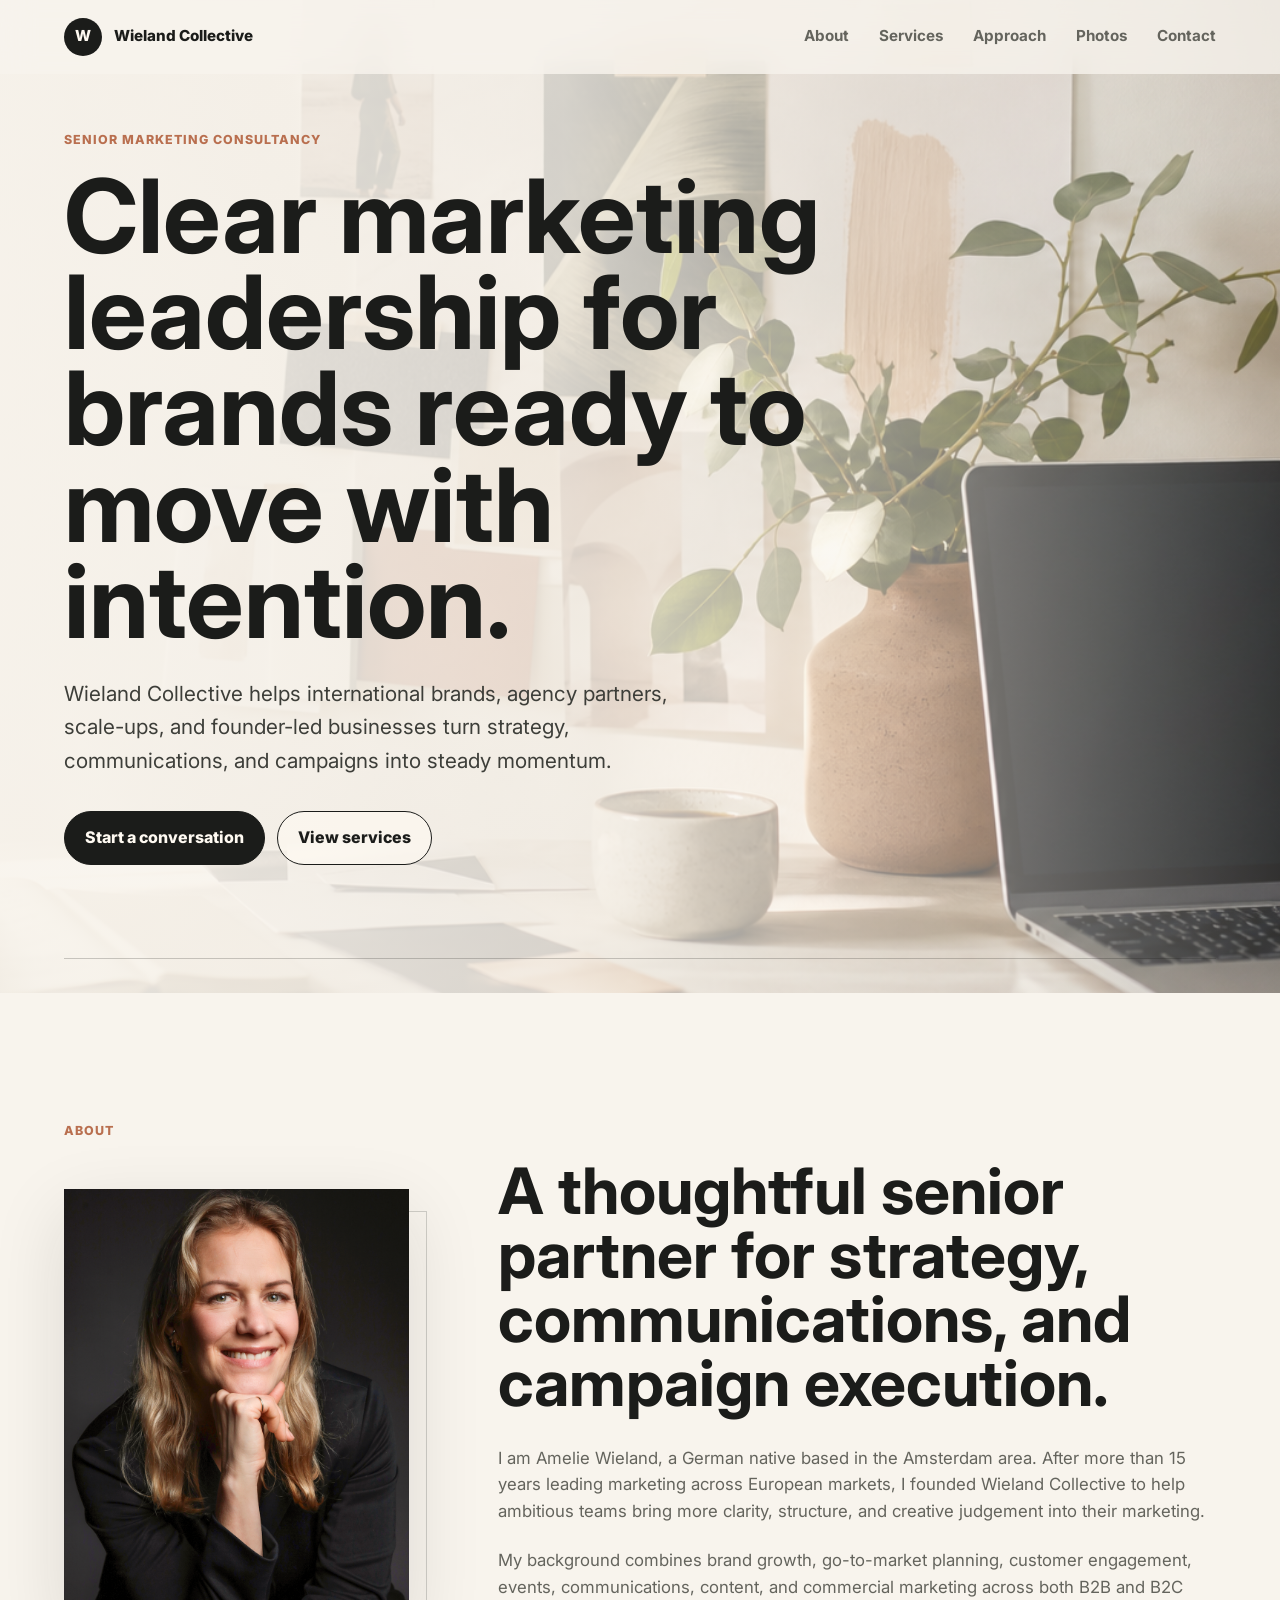
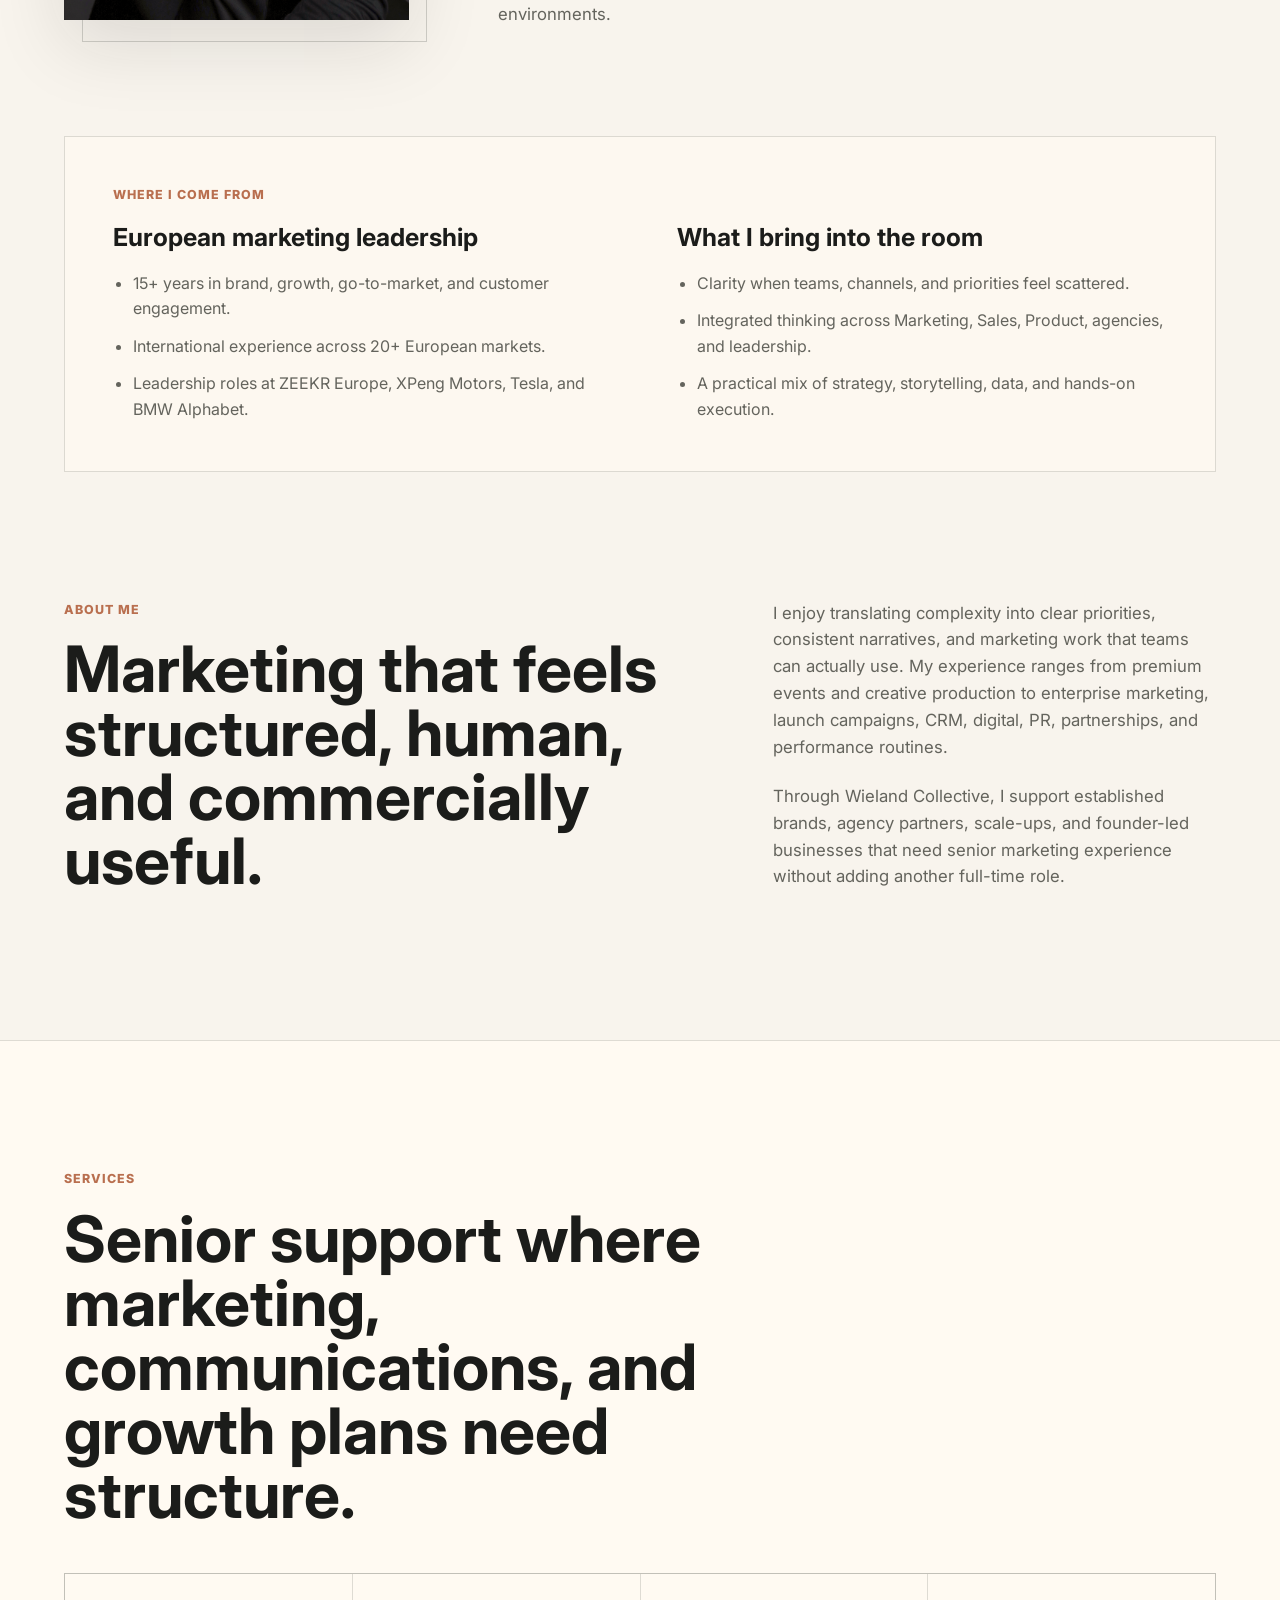
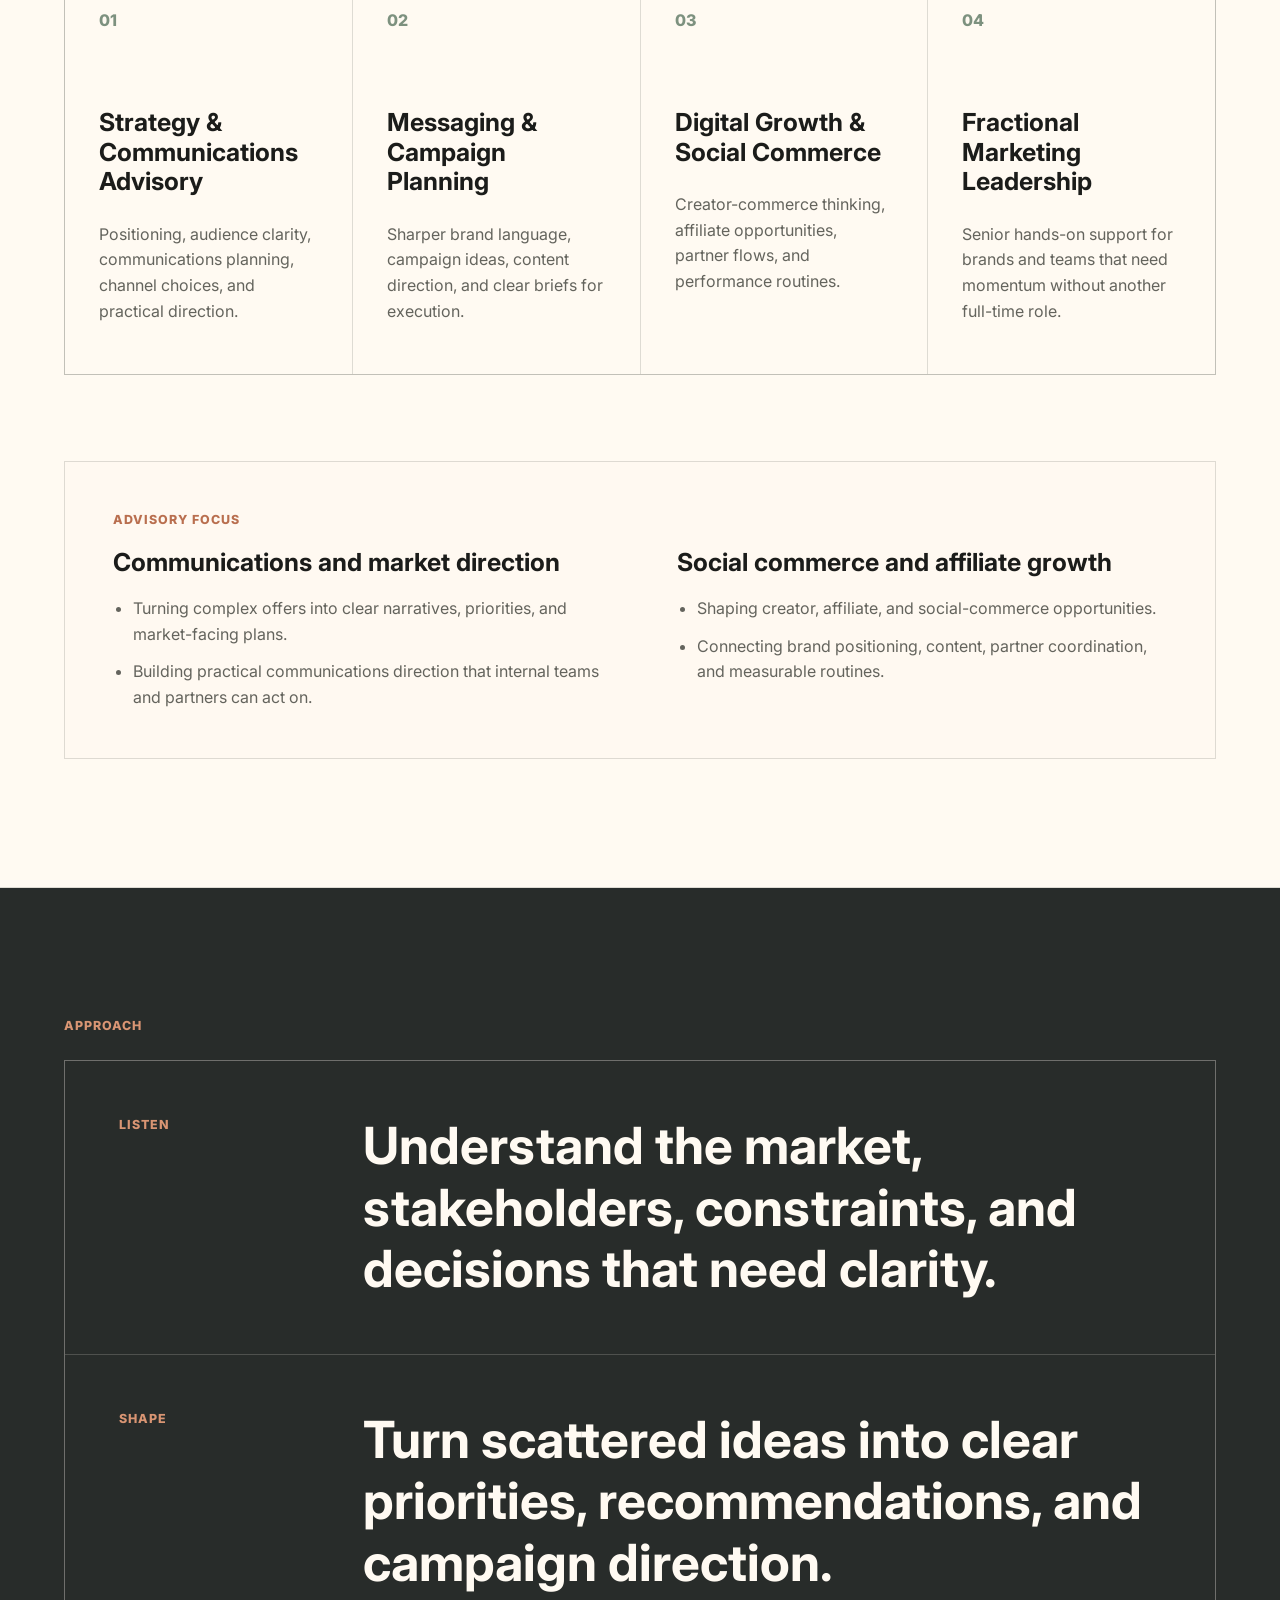
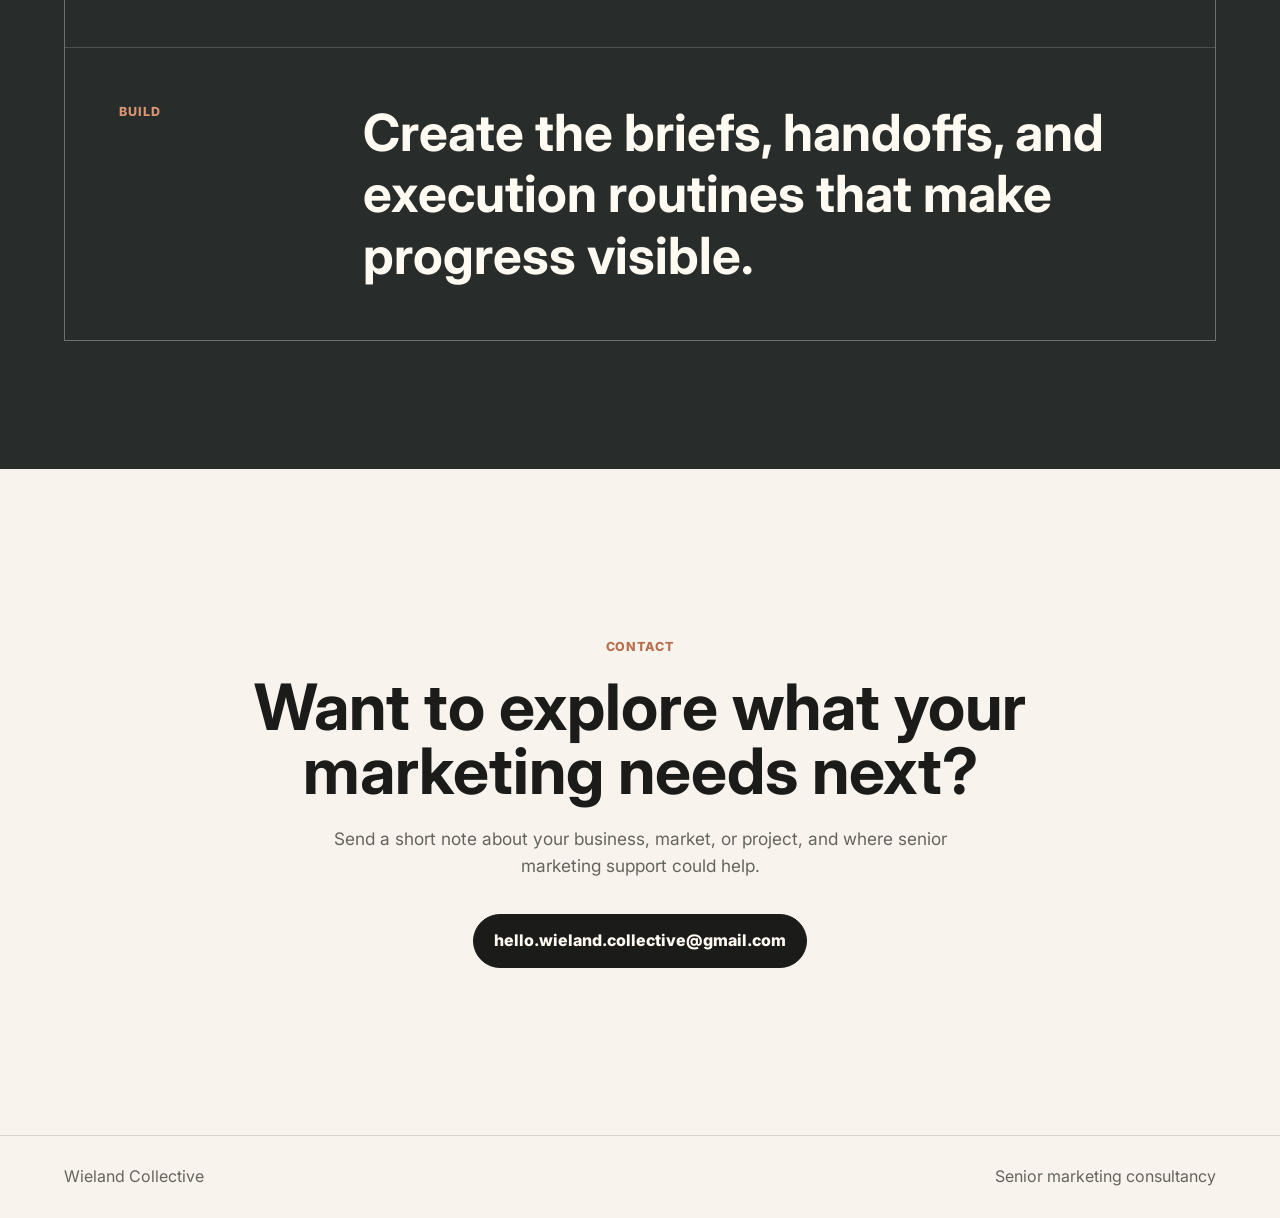
==== commit 39c4b955: "Refine senior consultancy positioning" ====
--- a/index.html
+++ b/index.html
@@ -5,9 +5,9 @@
     <meta name="viewport" content="width=device-width, initial-scale=1">
     <meta
       name="description"
-      content="Wieland Collective is a marketing freelance studio helping brands shape strategy, communications, social commerce, and campaigns with clear momentum."
+      content="Wieland Collective is a senior marketing consultancy helping brands, agencies, scale-ups, and founder-led businesses shape strategy, communications, and growth."
     >
-    <title>Wieland Collective | Marketing Freelancer</title>
+    <title>Wieland Collective | Senior Marketing Consultancy</title>
     <link rel="preconnect" href="https://fonts.googleapis.com">
     <link rel="preconnect" href="https://fonts.gstatic.com" crossorigin>
     <link href="https://fonts.googleapis.com/css2?family=Inter:wght@400;500;600;700;800&display=swap" rel="stylesheet">
@@ -40,11 +40,11 @@
       <!-- HERO: edit the headline and intro text here. -->
       <section class="hero section">
         <div class="hero-copy reveal">
-          <p class="eyebrow">Marketing freelance studio</p>
-          <h1>Clear marketing for brands ready to move with intention.</h1>
+          <p class="eyebrow">Senior marketing consultancy</p>
+          <h1>Clear marketing leadership for brands ready to move with intention.</h1>
           <p class="hero-text">
-            Wieland Collective helps founders, small teams, and growing businesses shape strategy,
-            communications, social commerce, and campaigns into steady momentum.
+            Wieland Collective helps international brands, agency partners, scale-ups, and
+            founder-led businesses turn strategy, communications, and campaigns into steady momentum.
           </p>
           <div class="hero-actions">
             <a class="button button-primary" href="#contact">Start a conversation</a>
@@ -65,12 +65,12 @@
             >
           </div>
           <div class="reveal">
-            <h2>A thoughtful partner for strategy, content, and campaign execution.</h2>
+            <h2>A thoughtful senior partner for strategy, communications, and campaign execution.</h2>
             <div class="copy">
               <p>
                 I am Amelie Wieland, a German native based in the Amsterdam area. After more than 15 years
-                leading marketing across European markets, I founded Wieland Collective to help businesses
-                bring more clarity, structure, and creative judgement into their marketing.
+                leading marketing across European markets, I founded Wieland Collective to help ambitious
+                teams bring more clarity, structure, and creative judgement into their marketing.
               </p>
               <p>
                 My background combines brand growth, go-to-market planning, customer engagement, events,
@@ -112,12 +112,12 @@
           <div class="copy reveal">
             <p>
               I enjoy translating complexity into clear priorities, consistent narratives, and marketing work
-              that people can actually use. My experience ranges from premium events and creative production
+              that teams can actually use. My experience ranges from premium events and creative production
               to enterprise marketing, launch campaigns, CRM, digital, PR, partnerships, and performance routines.
             </p>
             <p>
-              Through Wieland Collective, I support businesses that need senior marketing experience without
-              adding another full-time role.
+              Through Wieland Collective, I support established brands, agency partners, scale-ups, and
+              founder-led businesses that need senior marketing experience without adding another full-time role.
             </p>
           </div>
         </div>
@@ -127,45 +127,45 @@
       <section class="section services" id="services">
         <div class="section-heading reveal">
           <p class="section-kicker">Services</p>
-          <h2>Flexible support where your marketing, communications, and growth plans need structure.</h2>
+          <h2>Senior support where marketing, communications, and growth plans need structure.</h2>
         </div>
         <div class="service-grid">
           <article class="service-card reveal">
             <span>01</span>
-            <h3>Marketing & Communications Strategy</h3>
-            <p>Positioning, audience clarity, comms planning, channel choices, and practical next steps.</p>
+            <h3>Strategy & Communications Advisory</h3>
+            <p>Positioning, audience clarity, communications planning, channel choices, and practical direction.</p>
           </article>
           <article class="service-card reveal">
             <span>02</span>
-            <h3>Content, Messaging & Campaign Planning</h3>
-            <p>Website copy, social content, campaign ideas, content calendars, and sharper brand language.</p>
+            <h3>Messaging & Campaign Planning</h3>
+            <p>Sharper brand language, campaign ideas, content direction, and clear briefs for execution.</p>
           </article>
           <article class="service-card reveal">
             <span>03</span>
-            <h3>Social Commerce & Affiliate Marketing</h3>
-            <p>Creator-commerce thinking, TikTok affiliate set-up, partner flows, and performance routines.</p>
+            <h3>Digital Growth & Social Commerce</h3>
+            <p>Creator-commerce thinking, affiliate opportunities, partner flows, and performance routines.</p>
           </article>
           <article class="service-card reveal">
             <span>04</span>
-            <h3>Fractional Marketing Support</h3>
-            <p>Ongoing hands-on support for founders, agencies, and lean teams that need senior marketing help.</p>
+            <h3>Fractional Marketing Leadership</h3>
+            <p>Senior hands-on support for brands and teams that need momentum without another full-time role.</p>
           </article>
         </div>
 
         <div class="vita-panel reveal">
-          <p class="section-kicker">Current Focus</p>
+          <p class="section-kicker">Advisory Focus</p>
           <div class="vita-grid">
             <div>
-              <h3>Communications and campaign direction</h3>
-              <ul>
-                <li>Turning complex offers into clear narratives, priorities, and launch plans.</li>
-                <li>Building practical communications plans that teams and partners can act on.</li>
+              <h3>Communications and market direction</h3>
+              <ul>
+                <li>Turning complex offers into clear narratives, priorities, and market-facing plans.</li>
+                <li>Building practical communications direction that internal teams and partners can act on.</li>
               </ul>
             </div>
             <div>
               <h3>Social commerce and affiliate growth</h3>
               <ul>
-                <li>Shaping creator, affiliate, and TikTok-led marketing opportunities.</li>
+                <li>Shaping creator, affiliate, and social-commerce opportunities.</li>
                 <li>Connecting brand positioning, content, partner coordination, and measurable routines.</li>
               </ul>
             </div>
@@ -179,15 +179,15 @@
         <div class="timeline">
           <div class="timeline-item reveal">
             <p class="step">Listen</p>
-            <h3>Understand the business, audience, and actual constraints.</h3>
+            <h3>Understand the market, stakeholders, constraints, and decisions that need clarity.</h3>
           </div>
           <div class="timeline-item reveal">
             <p class="step">Shape</p>
-            <h3>Turn scattered ideas into a clear plan, message, or campaign direction.</h3>
+            <h3>Turn scattered ideas into clear priorities, recommendations, and campaign direction.</h3>
           </div>
           <div class="timeline-item reveal">
             <p class="step">Build</p>
-            <h3>Create the assets, systems, and next steps needed to make progress visible.</h3>
+            <h3>Create the briefs, handoffs, and execution routines that make progress visible.</h3>
           </div>
         </div>
       </section>
@@ -198,7 +198,7 @@
           <p class="section-kicker">Contact</p>
           <h2>Want to explore what your marketing needs next?</h2>
           <p>
-            Send a short note about your business, what you are working on, and where you could use help.
+            Send a short note about your business, market, or project, and where senior marketing support could help.
           </p>
           <a class="button button-primary" href="mailto:hello.wieland.collective@gmail.com">hello.wieland.collective@gmail.com</a>
         </div>
@@ -207,7 +207,7 @@
 
     <footer class="site-footer">
       <p>Wieland Collective</p>
-      <p>Marketing freelancer</p>
+      <p>Senior marketing consultancy</p>
     </footer>
 
     <script src="script.js"></script>
